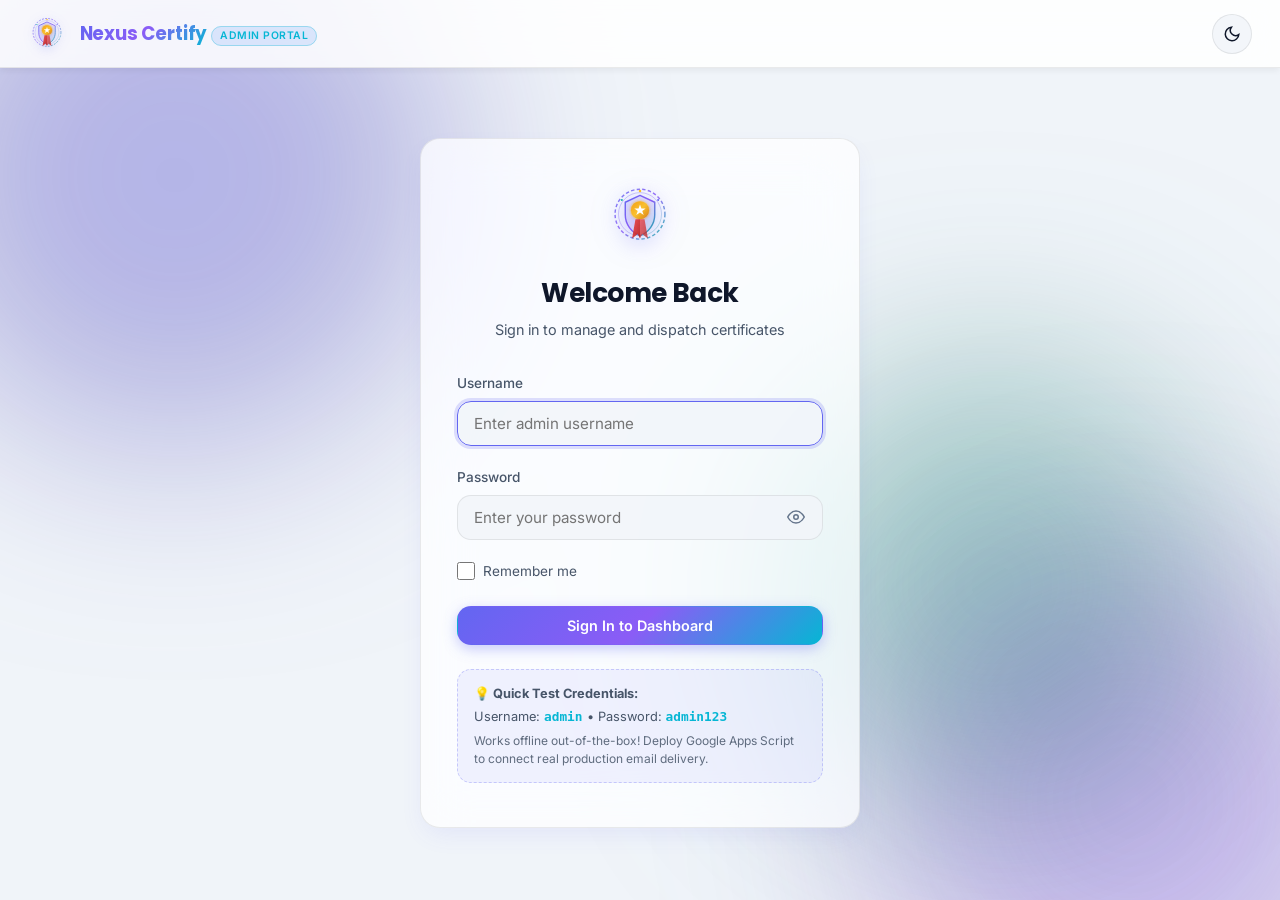
==== index.html @ 6a6d47dd "feat: complete Certificate Generator Portal with Google Apps Script backend" ====
<!DOCTYPE html>
<html lang="en" data-theme="dark">
<head>
  <meta charset="UTF-8">
  <meta name="viewport" content="width=device-width, initial-scale=1.0">
  <meta name="description" content="Secure Certificate Generator Portal for issuing and dispatching verified digital certificates in high-resolution PDF format.">
  <title>Admin Login — Certificate Generator Portal</title>
  
  <!-- Favicon -->
  <link rel="icon" type="image/svg+xml" href="assets/logo.svg">

  <!-- Stylesheet -->
  <link rel="stylesheet" href="css/styles.css">
</head>
<body>
  <!-- Dynamic Background Gradient Blobs -->
  <div class="blob-container" aria-hidden="true">
    <div class="blob blob-1"></div>
    <div class="blob blob-2"></div>
    <div class="blob blob-3"></div>
  </div>

  <div class="app-container">
    <!-- Top Minimal Navbar -->
    <header class="navbar" role="banner">
      <a href="index.html" class="brand-wrapper" aria-label="Portal Homepage">
        <img src="assets/logo.svg" alt="Nexus Logo" class="brand-logo" width="38" height="38">
        <div>
          <span class="brand-title">Nexus Certify</span>
          <span class="brand-badge">Admin Portal</span>
        </div>
      </a>

      <div class="nav-actions">
        <button id="themeToggleBtn" class="theme-toggle-btn" aria-label="Toggle dark/light theme" title="Toggle Theme">
          <svg width="18" height="18" viewBox="0 0 24 24" fill="none" stroke="currentColor" stroke-width="2"><circle cx="12" cy="12" r="5"/><path d="M12 1v2M12 21v2M4.22 4.22l1.42 1.42M18.36 18.36l1.42 1.42M1 12h2M21 12h2M4.22 19.78l1.42-1.42M18.36 5.64l1.42-1.42"/></svg>
        </button>
      </div>
    </header>

    <!-- Main Auth View -->
    <main class="auth-wrapper" role="main">
      <div class="glass-card glass-card-shine auth-card">
        <div class="auth-header">
          <img src="assets/logo.svg" alt="Nexus Shield" class="logo-large">
          <h1>Welcome Back</h1>
          <p>Sign in to manage and dispatch certificates</p>
        </div>

        <form id="loginForm" autocomplete="on" novalidate>
          <!-- Username Input -->
          <div class="form-group">
            <label for="usernameInput" class="form-label">Username</label>
            <div class="input-container">
              <input 
                type="text" 
                id="usernameInput" 
                name="username" 
                class="form-input" 
                placeholder="Enter admin username"
                required
                autocomplete="username"
                autofocus
              >
            </div>
          </div>

          <!-- Password Input -->
          <div class="form-group">
            <label for="passwordInput" class="form-label">Password</label>
            <div class="input-container">
              <input 
                type="password" 
                id="passwordInput" 
                name="password" 
                class="form-input form-input-icon" 
                placeholder="Enter your password"
                required
                autocomplete="current-password"
              >
              <button 
                type="button" 
                id="togglePasswordBtn" 
                class="input-toggle-icon" 
                aria-label="Show or hide password"
                tabindex="-1"
              >
                <!-- Eye Icon -->
                <svg id="eyeIconOpen" width="18" height="18" viewBox="0 0 24 24" fill="none" stroke="currentColor" stroke-width="2"><path d="M1 12s4-8 11-8 11 8 11 8-4 8-11 8-11-8-11-8z"/><circle cx="12" cy="12" r="3"/></svg>
                <!-- Eye Slash Icon (hidden by default) -->
                <svg id="eyeIconClosed" class="hidden" width="18" height="18" viewBox="0 0 24 24" fill="none" stroke="currentColor" stroke-width="2"><path d="M17.94 17.94A10.07 10.07 0 0 1 12 20c-7 0-11-8-11-8a18.45 18.45 0 0 1 5.06-5.94M9.9 4.24A9.12 9.12 0 0 1 12 4c7 0 11 8 11 8a18.5 18.5 0 0 1-2.16 3.19m-6.72-1.07a3 3 0 1 1-4.24-4.24"/><line x1="1" y1="1" x2="23" y2="23"/></svg>
              </button>
            </div>
          </div>

          <!-- Remember Me & Forgot Password -->
          <div class="form-row-remember">
            <label class="checkbox-label" for="rememberMeCheckbox">
              <input type="checkbox" id="rememberMeCheckbox" class="checkbox-custom">
              <span>Remember me</span>
            </label>
          </div>

          <!-- Submit Button -->
          <button type="submit" id="submitLoginBtn" class="btn btn-primary" style="width: 100%;">
            <span id="loginBtnText">Sign In to Dashboard</span>
          </button>
        </form>

        <!-- Offline/Demo Notice -->
        <div class="demo-credentials-box">
          <p style="margin-bottom: 4px;"><strong>💡 Quick Test Credentials:</strong></p>
          <p>Username: <code>admin</code> &bull; Password: <code>admin123</code></p>
          <p style="margin-top: 6px; font-size: 0.75rem; opacity: 0.85;">
            Works offline out-of-the-box! Deploy Google Apps Script to connect real production email delivery.
          </p>
        </div>
      </div>
    </main>

    <!-- Global Toast Container -->
    <div id="toastContainer" class="toast-container" aria-live="polite"></div>
  </div>

  <!-- Application Scripts -->
  <script src="js/config.js"></script>
  <script src="js/ui.js"></script>
  <script src="js/auth.js"></script>

  <script>
    // Login Page Logic
    document.addEventListener("DOMContentLoaded", () => {
      // Guard: If already authenticated, redirect immediately
      Auth.guardRoute("login");

      const loginForm = document.getElementById("loginForm");
      const usernameInput = document.getElementById("usernameInput");
      const passwordInput = document.getElementById("passwordInput");
      const rememberCheckbox = document.getElementById("rememberMeCheckbox");
      const togglePasswordBtn = document.getElementById("togglePasswordBtn");
      const eyeIconOpen = document.getElementById("eyeIconOpen");
      const eyeIconClosed = document.getElementById("eyeIconClosed");
      const submitBtn = document.getElementById("submitLoginBtn");
      const btnText = document.getElementById("loginBtnText");

      // Password visibility toggle
      togglePasswordBtn.addEventListener("click", () => {
        const isPassword = passwordInput.type === "password";
        passwordInput.type = isPassword ? "text" : "password";
        eyeIconOpen.classList.toggle("hidden", isPassword);
        eyeIconClosed.classList.toggle("hidden", !isPassword);
      });

      // Handle Form Submit
      loginForm.addEventListener("submit", async (e) => {
        e.preventDefault();

        const username = usernameInput.value.trim();
        const password = passwordInput.value;
        const rememberMe = rememberCheckbox.checked;

        if (!username || !password) {
          UI.showToast("Missing Fields", "Please provide both username and password.", "warning");
          return;
        }

        // Set Loading State
        submitBtn.disabled = true;
        btnText.innerHTML = `<span class="spinner"></span> Authenticating...`;

        try {
          const res = await Auth.login(username, password, rememberMe);
          if (res.success) {
            UI.showToast("Login Successful", res.isDemo ? "Signed in with Demo credentials." : "Redirecting to your dashboard...", "success");
            setTimeout(() => {
              window.location.href = "dashboard.html";
            }, 600);
          }
        } catch (err) {
          UI.showToast("Sign In Failed", err.message, "error");
          submitBtn.disabled = false;
          btnText.textContent = "Sign In to Dashboard";
        }
      });
    });
  </script>
</body>
</html>
---- css/styles.css ----
/* ==========================================================================
   Certificate Generator Portal - Modern Glassmorphic Design System
   ========================================================================== */

@import url('https://fonts.googleapis.com/css2?family=Cinzel:wght@500;600;700;800&family=Great+Vibes&family=Inter:wght@300;400;500;600;700&family=Playfair+Display:ital,wght@0,600;0,700;1,400;1,600&family=Poppins:wght@400;500;600;700&display=swap');

:root {
  /* Dark Theme Palette (Default) */
  --bg-base: #0a0d18;
  --bg-surface: rgba(18, 24, 43, 0.75);
  --bg-card: rgba(22, 30, 56, 0.65);
  --bg-card-hover: rgba(28, 38, 70, 0.8);
  --bg-input: rgba(14, 20, 36, 0.7);
  --bg-table-stripe: rgba(255, 255, 255, 0.02);
  
  --border-glass: rgba(255, 255, 255, 0.1);
  --border-glass-focus: rgba(99, 102, 241, 0.6);
  --border-glass-hover: rgba(255, 255, 255, 0.2);

  --text-primary: #f8fafc;
  --text-secondary: #94a3b8;
  --text-muted: #64748b;
  --text-inverse: #0f172a;

  --accent-primary: #6366f1;
  --accent-secondary: #8b5cf6;
  --accent-cyan: #06b6d4;
  --accent-teal: #14b8a6;
  --accent-gold: #f59e0b;
  --accent-gold-light: #fef3c7;
  --accent-gold-dark: #b45309;

  --gradient-primary: linear-gradient(135deg, #6366f1 0%, #8b5cf6 50%, #06b6d4 100%);
  --gradient-gold: linear-gradient(135deg, #f59e0b 0%, #fbbf24 50%, #d97706 100%);
  --gradient-glow: linear-gradient(135deg, rgba(99, 102, 241, 0.25) 0%, rgba(139, 92, 246, 0.25) 100%);

  --status-success: #10b981;
  --status-success-bg: rgba(16, 185, 129, 0.15);
  --status-danger: #ef4444;
  --status-danger-bg: rgba(239, 68, 68, 0.15);
  --status-warning: #f59e0b;
  --status-warning-bg: rgba(245, 158, 11, 0.15);
  --status-info: #3b82f6;
  --status-info-bg: rgba(59, 130, 246, 0.15);

  --shadow-sm: 0 4px 6px -1px rgba(0, 0, 0, 0.2);
  --shadow-md: 0 10px 25px -5px rgba(0, 0, 0, 0.35);
  --shadow-lg: 0 20px 35px -10px rgba(0, 0, 0, 0.5);
  --shadow-glow: 0 0 30px rgba(99, 102, 241, 0.3);
  --shadow-gold: 0 0 25px rgba(245, 158, 11, 0.3);

  --radius-sm: 8px;
  --radius-md: 14px;
  --radius-lg: 20px;
  --radius-full: 9999px;

  --transition-fast: 0.15s cubic-bezier(0.4, 0, 0.2, 1);
  --transition-normal: 0.25s cubic-bezier(0.4, 0, 0.2, 1);
  --transition-slow: 0.4s cubic-bezier(0.4, 0, 0.2, 1);
}

/* Light Theme Variables */
[data-theme="light"] {
  --bg-base: #f0f4f9;
  --bg-surface: rgba(255, 255, 255, 0.85);
  --bg-card: rgba(255, 255, 255, 0.75);
  --bg-card-hover: rgba(255, 255, 255, 0.95);
  --bg-input: rgba(241, 245, 249, 0.85);
  --bg-table-stripe: rgba(0, 0, 0, 0.02);

  --border-glass: rgba(0, 0, 0, 0.08);
  --border-glass-focus: rgba(99, 102, 241, 0.7);
  --border-glass-hover: rgba(0, 0, 0, 0.15);

  --text-primary: #0f172a;
  --text-secondary: #475569;
  --text-muted: #64748b;
  --text-inverse: #f8fafc;

  --shadow-sm: 0 4px 6px -1px rgba(0, 0, 0, 0.05);
  --shadow-md: 0 10px 25px -5px rgba(99, 102, 241, 0.1);
  --shadow-lg: 0 20px 35px -10px rgba(99, 102, 241, 0.15);
  --shadow-glow: 0 0 25px rgba(99, 102, 241, 0.18);
}

/* Base Reset & Typography */
*, *::before, *::after {
  box-sizing: border-box;
  margin: 0;
  padding: 0;
}

html, body {
  min-height: 100vh;
  font-family: 'Inter', -apple-system, BlinkMacSystemFont, "Segoe UI", Roboto, sans-serif;
  color: var(--text-primary);
  background-color: var(--bg-base);
  line-height: 1.5;
  -webkit-font-smoothing: antialiased;
  -moz-osx-font-smoothing: grayscale;
  overflow-x: hidden;
}

/* ==========================================================================
   Background Animated Blobs (Deep Indigo -> Violet -> Teal)
   ========================================================================== */
.blob-container {
  position: fixed;
  top: 0;
  left: 0;
  width: 100vw;
  height: 100vh;
  pointer-events: none;
  z-index: 0;
  overflow: hidden;
}

.blob {
  position: absolute;
  border-radius: 50%;
  filter: blur(90px);
  opacity: 0.45;
  mix-blend-mode: screen;
  will-change: transform;
}

[data-theme="light"] .blob {
  mix-blend-mode: multiply;
  opacity: 0.35;
  filter: blur(100px);
}

.blob-1 {
  width: 550px;
  height: 550px;
  background: radial-gradient(circle, #4f46e5 0%, #312e81 100%);
  top: -100px;
  left: -100px;
  animation: floatBlob1 24s ease-in-out infinite alternate;
}

.blob-2 {
  width: 500px;
  height: 500px;
  background: radial-gradient(circle, #8b5cf6 0%, #4c1d95 100%);
  bottom: -150px;
  right: -100px;
  animation: floatBlob2 28s ease-in-out infinite alternate;
}

.blob-3 {
  width: 450px;
  height: 450px;
  background: radial-gradient(circle, #0d9488 0%, #064e3b 100%);
  top: 40%;
  left: 60%;
  animation: floatBlob3 32s ease-in-out infinite alternate;
}

@keyframes floatBlob1 {
  0% { transform: translate(0, 0) scale(1); }
  50% { transform: translate(120px, 140px) scale(1.15); }
  100% { transform: translate(60px, -60px) scale(0.95); }
}

@keyframes floatBlob2 {
  0% { transform: translate(0, 0) scale(1); }
  50% { transform: translate(-140px, -100px) scale(1.2); }
  100% { transform: translate(-80px, 80px) scale(0.9); }
}

@keyframes floatBlob3 {
  0% { transform: translate(0, 0) scale(1); }
  50% { transform: translate(-100px, 100px) scale(0.85); }
  100% { transform: translate(100px, -80px) scale(1.1); }
}

/* App Wrapper */
.app-container {
  position: relative;
  z-index: 1;
  min-height: 100vh;
  display: flex;
  flex-direction: column;
}

/* ==========================================================================
   Navigation Bar & Header
   ========================================================================== */
.navbar {
  position: sticky;
  top: 0;
  z-index: 50;
  backdrop-filter: blur(20px);
  -webkit-backdrop-filter: blur(20px);
  background: var(--bg-surface);
  border-bottom: 1px solid var(--border-glass);
  padding: 0.85rem 1.75rem;
  display: flex;
  align-items: center;
  justify-content: space-between;
  box-shadow: var(--shadow-sm);
}

.brand-wrapper {
  display: flex;
  align-items: center;
  gap: 0.85rem;
  text-decoration: none;
  color: var(--text-primary);
}

.brand-logo {
  width: 38px;
  height: 38px;
  filter: drop-shadow(0 2px 6px rgba(99, 102, 241, 0.4));
  transition: transform var(--transition-normal);
}

.brand-wrapper:hover .brand-logo {
  transform: rotate(-6deg) scale(1.05);
}

.brand-title {
  font-family: 'Poppins', sans-serif;
  font-weight: 700;
  font-size: 1.15rem;
  letter-spacing: -0.01em;
  background: var(--gradient-primary);
  -webkit-background-clip: text;
  -webkit-text-fill-color: transparent;
}

.brand-badge {
  font-size: 0.65rem;
  font-weight: 600;
  padding: 0.15rem 0.5rem;
  border-radius: var(--radius-full);
  background: var(--status-info-bg);
  color: var(--accent-cyan);
  border: 1px solid rgba(6, 182, 212, 0.3);
  text-transform: uppercase;
  letter-spacing: 0.05em;
}

.nav-actions {
  display: flex;
  align-items: center;
  gap: 1rem;
}

.theme-toggle-btn {
  background: var(--bg-input);
  border: 1px solid var(--border-glass);
  color: var(--text-primary);
  width: 40px;
  height: 40px;
  border-radius: 50%;
  display: flex;
  align-items: center;
  justify-content: center;
  cursor: pointer;
  transition: all var(--transition-fast);
}

.theme-toggle-btn:hover {
  border-color: var(--accent-primary);
  transform: scale(1.05);
  box-shadow: var(--shadow-glow);
}

.user-profile-badge {
  display: flex;
  align-items: center;
  gap: 0.65rem;
  padding: 0.35rem 0.85rem 0.35rem 0.45rem;
  border-radius: var(--radius-full);
  background: var(--bg-card);
  border: 1px solid var(--border-glass);
}

.avatar-circle {
  width: 30px;
  height: 30px;
  border-radius: 50%;
  background: var(--gradient-primary);
  display: flex;
  align-items: center;
  justify-content: center;
  color: #fff;
  font-weight: 600;
  font-size: 0.8rem;
  box-shadow: 0 2px 6px rgba(99, 102, 241, 0.4);
}

.user-name {
  font-size: 0.85rem;
  font-weight: 500;
  color: var(--text-primary);
}

/* ==========================================================================
   Buttons & Interactive Elements
   ========================================================================== */
.btn {
  display: inline-flex;
  align-items: center;
  justify-content: center;
  gap: 0.5rem;
  font-family: 'Inter', sans-serif;
  font-size: 0.9rem;
  font-weight: 600;
  padding: 0.65rem 1.3rem;
  border-radius: var(--radius-md);
  border: 1px solid transparent;
  cursor: pointer;
  transition: all var(--transition-normal);
  text-decoration: none;
  position: relative;
  overflow: hidden;
  user-select: none;
}

.btn-primary {
  background: var(--gradient-primary);
  color: #ffffff;
  box-shadow: 0 4px 14px rgba(99, 102, 241, 0.35);
}

.btn-primary:hover:not(:disabled) {
  transform: translateY(-2px);
  box-shadow: 0 8px 22px rgba(99, 102, 241, 0.5);
}

.btn-secondary {
  background: var(--bg-card);
  color: var(--text-primary);
  border-color: var(--border-glass);
  backdrop-filter: blur(10px);
}

.btn-secondary:hover:not(:disabled) {
  background: var(--bg-card-hover);
  border-color: var(--border-glass-hover);
  transform: translateY(-1px);
}

.btn-outline-danger {
  background: transparent;
  color: var(--status-danger);
  border-color: rgba(239, 68, 68, 0.3);
}

.btn-outline-danger:hover:not(:disabled) {
  background: var(--status-danger-bg);
  border-color: var(--status-danger);
}

.btn-gold {
  background: var(--gradient-gold);
  color: #000;
  font-weight: 700;
  box-shadow: 0 4px 15px rgba(245, 158, 11, 0.35);
}

.btn-gold:hover:not(:disabled) {
  transform: translateY(-2px);
  box-shadow: 0 8px 24px rgba(245, 158, 11, 0.5);
}

.btn:disabled {
  opacity: 0.55;
  cursor: not-allowed;
  transform: none !important;
  box-shadow: none !important;
}

.btn-sm {
  padding: 0.4rem 0.85rem;
  font-size: 0.8rem;
  border-radius: var(--radius-sm);
}

.btn-icon {
  width: 36px;
  height: 36px;
  padding: 0;
  border-radius: var(--radius-sm);
}

/* Spinner for buttons */
.spinner {
  width: 16px;
  height: 16px;
  border: 2px solid rgba(255, 255, 255, 0.3);
  border-top-color: #ffffff;
  border-radius: 50%;
  animation: spin 0.8s linear infinite;
}

@keyframes spin {
  to { transform: rotate(360deg); }
}

/* ==========================================================================
   Glassmorphic Cards & Containers
   ========================================================================== */
.glass-card {
  background: var(--bg-card);
  backdrop-filter: blur(24px) saturate(180%);
  -webkit-backdrop-filter: blur(24px) saturate(180%);
  border: 1px solid var(--border-glass);
  border-radius: var(--radius-lg);
  box-shadow: var(--shadow-md);
  transition: border-color var(--transition-fast), box-shadow var(--transition-fast);
  position: relative;
}

.glass-card-shine::before {
  content: '';
  position: absolute;
  top: 0;
  left: 0;
  right: 0;
  height: 1px;
  background: linear-gradient(90deg, transparent, rgba(255, 255, 255, 0.2), transparent);
  border-radius: var(--radius-lg) var(--radius-lg) 0 0;
}

/* ==========================================================================
   Authentication / Login View
   ========================================================================== */
.auth-wrapper {
  display: flex;
  align-items: center;
  justify-content: center;
  min-height: calc(100vh - 70px);
  padding: 2rem 1.5rem;
}

.auth-card {
  width: 100%;
  max-width: 440px;
  padding: 2.75rem 2.25rem;
  border-radius: var(--radius-lg);
}

.auth-header {
  text-align: center;
  margin-bottom: 2rem;
}

.auth-header .logo-large {
  width: 68px;
  height: 68px;
  margin-bottom: 1rem;
  filter: drop-shadow(0 4px 12px rgba(99, 102, 241, 0.5));
  animation: pulseGlow 4s ease-in-out infinite alternate;
}

@keyframes pulseGlow {
  0% { transform: scale(1); filter: drop-shadow(0 4px 12px rgba(99, 102, 241, 0.4)); }
  100% { transform: scale(1.04); filter: drop-shadow(0 6px 18px rgba(139, 92, 246, 0.6)); }
}

.auth-header h1 {
  font-family: 'Poppins', sans-serif;
  font-size: 1.65rem;
  font-weight: 700;
  margin-bottom: 0.4rem;
  letter-spacing: -0.02em;
}

.auth-header p {
  color: var(--text-secondary);
  font-size: 0.9rem;
}

.form-group {
  margin-bottom: 1.35rem;
}

.form-label {
  display: block;
  font-size: 0.85rem;
  font-weight: 500;
  color: var(--text-secondary);
  margin-bottom: 0.45rem;
}

.input-container {
  position: relative;
  display: flex;
  align-items: center;
}

.form-input {
  width: 100%;
  background: var(--bg-input);
  border: 1px solid var(--border-glass);
  color: var(--text-primary);
  font-family: inherit;
  font-size: 0.95rem;
  padding: 0.75rem 1rem;
  border-radius: var(--radius-md);
  outline: none;
  transition: all var(--transition-fast);
}

.form-input:focus {
  border-color: var(--accent-primary);
  box-shadow: 0 0 0 3px rgba(99, 102, 241, 0.2);
}

.form-input-icon {
  padding-right: 2.75rem;
}

.input-toggle-icon {
  position: absolute;
  right: 0.85rem;
  color: var(--text-muted);
  cursor: pointer;
  background: transparent;
  border: none;
  display: flex;
  align-items: center;
  justify-content: center;
  padding: 0.25rem;
  transition: color var(--transition-fast);
}

.input-toggle-icon:hover {
  color: var(--text-primary);
}

.form-row-remember {
  display: flex;
  align-items: center;
  justify-content: space-between;
  margin-bottom: 1.5rem;
  font-size: 0.85rem;
}

.checkbox-label {
  display: flex;
  align-items: center;
  gap: 0.5rem;
  color: var(--text-secondary);
  cursor: pointer;
  user-select: none;
}

.checkbox-custom {
  width: 18px;
  height: 18px;
  accent-color: var(--accent-primary);
  cursor: pointer;
}

.demo-credentials-box {
  margin-top: 1.5rem;
  padding: 0.85rem 1rem;
  border-radius: var(--radius-md);
  background: rgba(99, 102, 241, 0.08);
  border: 1px dashed rgba(99, 102, 241, 0.3);
  font-size: 0.8rem;
  color: var(--text-secondary);
}

.demo-credentials-box code {
  color: var(--accent-cyan);
  font-weight: 600;
  font-family: monospace;
}

/* ==========================================================================
   Dashboard View & Multi-step Stepper
   ========================================================================== */
.main-content {
  flex: 1;
  max-width: 1280px;
  margin: 0 auto;
  width: 100%;
  padding: 2rem 1.5rem 4rem;
}

/* Stepper Component */
.stepper-nav {
  display: flex;
  align-items: center;
  justify-content: space-between;
  margin-bottom: 2.5rem;
  position: relative;
}

.stepper-progress-bg {
  position: absolute;
  top: 24px;
  left: 60px;
  right: 60px;
  height: 3px;
  background: var(--border-glass);
  z-index: 1;
}

.stepper-progress-fill {
  height: 100%;
  background: var(--gradient-primary);
  width: 0%;
  transition: width 0.4s cubic-bezier(0.4, 0, 0.2, 1);
  box-shadow: 0 0 10px rgba(99, 102, 241, 0.5);
}

.step-item {
  position: relative;
  z-index: 2;
  display: flex;
  flex-direction: column;
  align-items: center;
  cursor: pointer;
  background: transparent;
  border: none;
  padding: 0;
  min-width: 120px;
}

.step-circle {
  width: 48px;
  height: 48px;
  border-radius: 50%;
  background: var(--bg-card);
  border: 2px solid var(--border-glass);
  color: var(--text-muted);
  display: flex;
  align-items: center;
  justify-content: center;
  font-weight: 700;
  font-size: 1rem;
  margin-bottom: 0.5rem;
  transition: all var(--transition-normal);
  backdrop-filter: blur(10px);
}

.step-item.active .step-circle {
  background: var(--gradient-primary);
  border-color: transparent;
  color: #fff;
  box-shadow: 0 0 20px rgba(99, 102, 241, 0.5);
  transform: scale(1.1);
}

.step-item.completed .step-circle {
  background: var(--status-success);
  border-color: transparent;
  color: #fff;
  box-shadow: 0 0 15px rgba(16, 185, 129, 0.4);
}

.step-label {
  font-size: 0.85rem;
  font-weight: 600;
  color: var(--text-muted);
  transition: color var(--transition-fast);
}

.step-item.active .step-label {
  color: var(--text-primary);
}

.step-item.completed .step-label {
  color: var(--status-success);
}

/* Step Views Animation */
.step-content {
  display: none;
  animation: fadeInView 0.35s ease-out forwards;
}

.step-content.active {
  display: block;
}

@keyframes fadeInView {
  from {
    opacity: 0;
    transform: translateY(12px);
  }
  to {
    opacity: 1;
    transform: translateY(0);
  }
}

/* ==========================================================================
   Step 1: Excel Upload & Drag-and-Drop
   ========================================================================== */
.upload-grid {
  display: grid;
  grid-template-columns: 1fr;
  gap: 1.5rem;
}

.dropzone-container {
  border: 2px dashed var(--border-glass);
  border-radius: var(--radius-lg);
  padding: 3.5rem 2rem;
  text-align: center;
  background: rgba(22, 30, 56, 0.35);
  transition: all var(--transition-normal);
  cursor: pointer;
  position: relative;
  overflow: hidden;
}

.dropzone-container:hover,
.dropzone-container.drag-over {
  border-color: var(--accent-primary);
  background: rgba(99, 102, 241, 0.08);
  box-shadow: inset 0 0 30px rgba(99, 102, 241, 0.15);
  transform: scale(1.005);
}

.dropzone-icon {
  width: 64px;
  height: 64px;
  color: var(--accent-primary);
  margin-bottom: 1.25rem;
  filter: drop-shadow(0 4px 10px rgba(99, 102, 241, 0.4));
  transition: transform var(--transition-normal);
}

.dropzone-container:hover .dropzone-icon {
  transform: translateY(-4px);
}

.dropzone-title {
  font-family: 'Poppins', sans-serif;
  font-size: 1.35rem;
  font-weight: 600;
  margin-bottom: 0.5rem;
}

.dropzone-sub {
  color: var(--text-secondary);
  font-size: 0.9rem;
  margin-bottom: 1.5rem;
}

.chip-container {
  display: flex;
  align-items: center;
  justify-content: center;
  gap: 0.5rem;
  margin-top: 1rem;
}

.format-chip {
  font-size: 0.75rem;
  font-weight: 600;
  padding: 0.25rem 0.65rem;
  border-radius: var(--radius-full);
  background: var(--bg-card);
  border: 1px solid var(--border-glass);
  color: var(--accent-cyan);
}

/* Upload Top Controls */
.upload-actions-bar {
  display: flex;
  align-items: center;
  justify-content: space-between;
  flex-wrap: wrap;
  gap: 1rem;
  margin-bottom: 1.5rem;
}

.stats-card-group {
  display: flex;
  gap: 1rem;
  flex-wrap: wrap;
}

.mini-stat-card {
  padding: 0.75rem 1.25rem;
  border-radius: var(--radius-md);
  background: var(--bg-card);
  border: 1px solid var(--border-glass);
  display: flex;
  align-items: center;
  gap: 0.75rem;
}

.stat-icon {
  width: 32px;
  height: 32px;
  border-radius: var(--radius-sm);
  display: flex;
  align-items: center;
  justify-content: center;
}

.stat-value {
  font-size: 1.25rem;
  font-weight: 700;
  line-height: 1.1;
}

.stat-label {
  font-size: 0.75rem;
  color: var(--text-muted);
}

/* Data Table Container */
.table-responsive {
  width: 100%;
  overflow-x: auto;
  border-radius: var(--radius-md);
  border: 1px solid var(--border-glass);
}

.custom-table {
  width: 100%;
  border-collapse: collapse;
  text-align: left;
  font-size: 0.88rem;
}

.custom-table th {
  background: rgba(14, 20, 36, 0.9);
  padding: 0.85rem 1rem;
  font-weight: 600;
  color: var(--text-secondary);
  border-bottom: 1px solid var(--border-glass);
  white-space: nowrap;
}

[data-theme="light"] .custom-table th {
  background: rgba(241, 245, 249, 0.95);
}

.custom-table td {
  padding: 0.85rem 1rem;
  border-bottom: 1px solid var(--border-glass);
  color: var(--text-primary);
  vertical-align: middle;
}

.custom-table tr:hover td {
  background: var(--bg-card-hover);
}

.custom-table tr.row-invalid td {
  background: rgba(239, 68, 68, 0.04);
}

/* Badges */
.badge {
  display: inline-flex;
  align-items: center;
  gap: 0.35rem;
  font-size: 0.75rem;
  font-weight: 600;
  padding: 0.2rem 0.65rem;
  border-radius: var(--radius-full);
}

.badge-valid {
  background: var(--status-success-bg);
  color: var(--status-success);
  border: 1px solid rgba(16, 185, 129, 0.3);
}

.badge-invalid {
  background: var(--status-danger-bg);
  color: var(--status-danger);
  border: 1px solid rgba(239, 68, 68, 0.3);
}

.badge-duplicate {
  background: var(--status-warning-bg);
  color: var(--status-warning);
  border: 1px solid rgba(245, 158, 11, 0.3);
}

.badge-pending {
  background: rgba(148, 163, 184, 0.15);
  color: var(--text-secondary);
  border: 1px solid rgba(148, 163, 184, 0.25);
}

.badge-sending {
  background: var(--status-info-bg);
  color: var(--accent-cyan);
  border: 1px solid rgba(6, 182, 212, 0.3);
}

.badge-sent {
  background: var(--status-success-bg);
  color: var(--status-success);
  border: 1px solid rgba(16, 185, 129, 0.3);
}

.badge-failed {
  background: var(--status-danger-bg);
  color: var(--status-danger);
  border: 1px solid rgba(239, 68, 68, 0.3);
}

/* ==========================================================================
   Step 2: Certificate Live Preview & Customization
   ========================================================================== */
.preview-layout {
  display: grid;
  grid-template-columns: 340px 1fr;
  gap: 1.75rem;
  align-items: start;
}

@media (max-width: 1024px) {
  .preview-layout {
    grid-template-columns: 1fr;
  }
}

.preview-sidebar {
  padding: 1.5rem;
  display: flex;
  flex-direction: column;
  gap: 1.25rem;
}

.candidate-selector-list {
  max-height: 280px;
  overflow-y: auto;
  display: flex;
  flex-direction: column;
  gap: 0.5rem;
  padding-right: 0.25rem;
}

.candidate-select-item {
  padding: 0.75rem 0.85rem;
  border-radius: var(--radius-md);
  background: var(--bg-input);
  border: 1px solid var(--border-glass);
  cursor: pointer;
  display: flex;
  align-items: center;
  justify-content: space-between;
  transition: all var(--transition-fast);
}

.candidate-select-item:hover {
  background: var(--bg-card-hover);
  border-color: var(--border-glass-hover);
}

.candidate-select-item.selected {
  background: rgba(99, 102, 241, 0.15);
  border-color: var(--accent-primary);
  box-shadow: 0 0 12px rgba(99, 102, 241, 0.25);
}

.preview-stage-container {
  display: flex;
  flex-direction: column;
  align-items: center;
  overflow-x: auto;
  padding: 1rem 0;
}

/* ==========================================================================
   Certificate Template (Landscape A4: 1123px x 794px equivalent)
   ========================================================================== */
.certificate-frame-wrap {
  width: 100%;
  max-width: 860px;
  box-shadow: 0 25px 50px -12px rgba(0, 0, 0, 0.5), 0 0 0 1px rgba(255, 255, 255, 0.1);
  border-radius: 4px;
  overflow: hidden;
  background: #ffffff;
}

/* The actual printable certificate container */
.certificate-canvas {
  width: 100%;
  aspect-ratio: 1.414 / 1; /* Standard A4 landscape ratio */
  background: #ffffff;
  color: #1e293b;
  position: relative;
  box-sizing: border-box;
  padding: 38px;
  user-select: none;
  font-family: 'Playfair Display', serif;
  display: flex;
  flex-direction: column;
  justify-content: space-between;
  overflow: hidden;
}

/* Certificate Watermark Emblem */
.cert-watermark {
  position: absolute;
  top: 50%;
  left: 50%;
  transform: translate(-50%, -50%);
  width: 380px;
  height: 380px;
  opacity: 0.04;
  pointer-events: none;
  z-index: 1;
}

/* Ornate Border */
.cert-outer-border {
  position: absolute;
  top: 14px;
  left: 14px;
  right: 14px;
  bottom: 14px;
  border: 2px solid #b45309;
  pointer-events: none;
}

.cert-inner-border {
  position: absolute;
  top: 20px;
  left: 20px;
  right: 20px;
  bottom: 20px;
  border: 1px solid #d97706;
  pointer-events: none;
}

.cert-corner {
  position: absolute;
  width: 24px;
  height: 24px;
  border-color: #b45309;
  pointer-events: none;
}

.cert-corner-tl { top: 12px; left: 12px; border-top: 4px solid #b45309; border-left: 4px solid #b45309; }
.cert-corner-tr { top: 12px; right: 12px; border-top: 4px solid #b45309; border-right: 4px solid #b45309; }
.cert-corner-bl { bottom: 12px; left: 12px; border-bottom: 4px solid #b45309; border-left: 4px solid #b45309; }
.cert-corner-br { bottom: 12px; right: 12px; border-bottom: 4px solid #b45309; border-right: 4px solid #b45309; }

/* Certificate Content Elements */
.cert-header {
  position: relative;
  z-index: 2;
  text-align: center;
  margin-top: 10px;
}

.cert-logo-img {
  width: 52px;
  height: 52px;
  margin-bottom: 6px;
}

.cert-org-name {
  font-family: 'Cinzel', serif;
  font-size: 1.15rem;
  font-weight: 700;
  letter-spacing: 0.15em;
  color: #1e293b;
  text-transform: uppercase;
}

.cert-org-tagline {
  font-family: 'Inter', sans-serif;
  font-size: 0.72rem;
  letter-spacing: 0.1em;
  color: #64748b;
  text-transform: uppercase;
  margin-top: 2px;
}

.cert-title-badge {
  margin: 18px 0 10px;
}

.cert-title-text {
  font-family: 'Cinzel', serif;
  font-size: 1.95rem;
  font-weight: 800;
  color: #b45309;
  letter-spacing: 0.08em;
  text-transform: uppercase;
  display: inline-block;
  border-bottom: 2px solid #f59e0b;
  padding-bottom: 4px;
}

.cert-subtitle {
  font-family: 'Inter', sans-serif;
  font-size: 0.8rem;
  letter-spacing: 0.18em;
  text-transform: uppercase;
  color: #475569;
  font-weight: 600;
  margin-top: 10px;
}

.cert-recipient-block {
  position: relative;
  z-index: 2;
  text-align: center;
  margin: 12px 0 16px;
}

.cert-recipient-name {
  font-family: 'Great Vibes', cursive;
  font-size: 3.5rem;
  line-height: 1.1;
  color: #0f172a;
  padding: 0 20px;
  display: inline-block;
  min-height: 60px;
}

.cert-divider-line {
  width: 320px;
  height: 1px;
  background: linear-gradient(90deg, transparent, #b45309, transparent);
  margin: 4px auto 14px;
}

.cert-body-text {
  font-family: 'Inter', sans-serif;
  font-size: 0.85rem;
  line-height: 1.6;
  color: #334155;
  max-width: 580px;
  margin: 0 auto;
}

.cert-course-highlight {
  font-family: 'Playfair Display', serif;
  font-size: 1.25rem;
  font-weight: 700;
  color: #1e1b4b;
  margin-top: 4px;
  display: block;
}

/* Certificate Footer & Signatures */
.cert-footer {
  position: relative;
  z-index: 2;
  display: flex;
  align-items: flex-end;
  justify-content: space-between;
  padding: 0 20px;
  margin-bottom: 10px;
}

.cert-sig-block {
  text-align: center;
  width: 170px;
}

.cert-sig-handwriting {
  font-family: 'Great Vibes', cursive;
  font-size: 1.85rem;
  color: #1e1b4b;
  line-height: 1;
  margin-bottom: 4px;
}

.cert-sig-line {
  width: 100%;
  height: 1px;
  background: #94a3b8;
  margin-bottom: 6px;
}

.cert-sig-name {
  font-family: 'Inter', sans-serif;
  font-size: 0.78rem;
  font-weight: 700;
  color: #1e293b;
}

.cert-sig-title {
  font-family: 'Inter', sans-serif;
  font-size: 0.65rem;
  color: #64748b;
  line-height: 1.2;
}

/* Gold Seal Medallion in Center */
.cert-seal {
  width: 78px;
  height: 78px;
  border-radius: 50%;
  background: radial-gradient(circle, #fbbf24 0%, #d97706 70%, #78350f 100%);
  display: flex;
  flex-direction: column;
  align-items: center;
  justify-content: center;
  color: #ffffff;
  box-shadow: 0 4px 12px rgba(180, 83, 9, 0.4), inset 0 0 0 2px #fef3c7;
  position: relative;
}

.cert-seal-star {
  font-size: 1.15rem;
  line-height: 1;
}

.cert-seal-text {
  font-family: 'Cinzel', serif;
  font-size: 0.48rem;
  font-weight: 700;
  letter-spacing: 0.1em;
  text-transform: uppercase;
}

.cert-ribbon-left,
.cert-ribbon-right {
  position: absolute;
  bottom: -16px;
  width: 14px;
  height: 24px;
  background: #b91c1c;
  clip-path: polygon(0 0, 100% 0, 100% 100%, 50% 80%, 0 100%);
  z-index: -1;
}

.cert-ribbon-left { left: 18px; transform: rotate(15deg); }
.cert-ribbon-right { right: 18px; transform: rotate(-15deg); }

/* Metadata Bar at very bottom of cert */
.cert-meta-bar {
  position: relative;
  z-index: 2;
  display: flex;
  justify-content: space-between;
  font-family: 'Inter', sans-serif;
  font-size: 0.68rem;
  color: #64748b;
  padding: 0 20px;
  margin-top: 4px;
}

/* ==========================================================================
   Step 3: Dispatch & Live Email Sending Queue
   ========================================================================== */
.dispatch-grid {
  display: grid;
  grid-template-columns: 1fr;
  gap: 1.5rem;
}

.quota-banner {
  padding: 1.15rem 1.5rem;
  border-radius: var(--radius-md);
  background: rgba(99, 102, 241, 0.1);
  border: 1px solid rgba(99, 102, 241, 0.25);
  display: flex;
  align-items: center;
  justify-content: space-between;
  flex-wrap: wrap;
  gap: 1rem;
}

.quota-info-text {
  display: flex;
  align-items: center;
  gap: 0.85rem;
}

.quota-badge {
  font-weight: 700;
  color: var(--accent-cyan);
  background: var(--bg-card);
  padding: 0.25rem 0.65rem;
  border-radius: var(--radius-sm);
  border: 1px solid var(--border-glass);
}

.progress-section {
  padding: 1.75rem;
  border-radius: var(--radius-lg);
}

.progress-header {
  display: flex;
  justify-content: space-between;
  align-items: center;
  margin-bottom: 0.85rem;
}

.progress-track {
  height: 12px;
  background: var(--bg-input);
  border-radius: var(--radius-full);
  overflow: hidden;
  border: 1px solid var(--border-glass);
  position: relative;
}

.progress-bar-fill {
  height: 100%;
  width: 0%;
  background: var(--gradient-primary);
  border-radius: var(--radius-full);
  transition: width 0.3s ease-out;
  box-shadow: 0 0 12px rgba(99, 102, 241, 0.6);
}

.dispatch-controls {
  display: flex;
  align-items: center;
  gap: 1rem;
  margin-top: 1.5rem;
  flex-wrap: wrap;
}

/* Summary Cards */
.summary-results-card {
  padding: 2rem;
  text-align: center;
  border-radius: var(--radius-lg);
  margin-top: 1.5rem;
}

.summary-counts {
  display: grid;
  grid-template-columns: repeat(auto-fit, minmax(130px, 1fr));
  gap: 1.25rem;
  margin: 1.5rem 0;
}

.summary-count-box {
  padding: 1.25rem 1rem;
  border-radius: var(--radius-md);
  background: var(--bg-input);
  border: 1px solid var(--border-glass);
}

.summary-num {
  font-size: 2rem;
  font-weight: 800;
  line-height: 1.1;
}

.summary-label {
  font-size: 0.8rem;
  color: var(--text-muted);
  margin-top: 0.35rem;
}

/* ==========================================================================
   Toast Notification System
   ========================================================================== */
.toast-container {
  position: fixed;
  bottom: 24px;
  right: 24px;
  z-index: 1000;
  display: flex;
  flex-direction: column;
  gap: 0.75rem;
  max-width: 380px;
  pointer-events: none;
}

.toast {
  pointer-events: auto;
  display: flex;
  align-items: flex-start;
  gap: 0.75rem;
  padding: 0.9rem 1.15rem;
  border-radius: var(--radius-md);
  background: var(--bg-surface);
  backdrop-filter: blur(20px);
  -webkit-backdrop-filter: blur(20px);
  border: 1px solid var(--border-glass);
  box-shadow: var(--shadow-lg);
  color: var(--text-primary);
  font-size: 0.88rem;
  animation: slideToastIn 0.3s cubic-bezier(0.16, 1, 0.3, 1) forwards;
  transition: transform 0.2s ease, opacity 0.2s ease;
}

.toast.toast-hiding {
  animation: slideToastOut 0.25s forwards;
}

@keyframes slideToastIn {
  from {
    opacity: 0;
    transform: translateY(20px) scale(0.95);
  }
  to {
    opacity: 1;
    transform: translateY(0) scale(1);
  }
}

@keyframes slideToastOut {
  from {
    opacity: 1;
    transform: translateY(0) scale(1);
  }
  to {
    opacity: 0;
    transform: translateY(15px) scale(0.95);
  }
}

.toast-icon {
  width: 20px;
  height: 20px;
  flex-shrink: 0;
  margin-top: 1px;
}

.toast-success .toast-icon { color: var(--status-success); }
.toast-error .toast-icon { color: var(--status-danger); }
.toast-warning .toast-icon { color: var(--status-warning); }
.toast-info .toast-icon { color: var(--status-info); }

.toast-body {
  flex: 1;
}

.toast-title {
  font-weight: 600;
  margin-bottom: 2px;
}

.toast-message {
  font-size: 0.82rem;
  color: var(--text-secondary);
}

.toast-close-btn {
  background: transparent;
  border: none;
  color: var(--text-muted);
  cursor: pointer;
  padding: 2px;
}

.toast-close-btn:hover {
  color: var(--text-primary);
}

/* ==========================================================================
   Utilities & Responsiveness
   ========================================================================== */
.hidden { display: none !important; }
.text-center { text-align: center; }
.text-muted { color: var(--text-muted); }
.text-success { color: var(--status-success); }
.text-danger { color: var(--status-danger); }
.text-warning { color: var(--status-warning); }
.text-cyan { color: var(--accent-cyan); }
.font-mono { font-family: monospace; }

@media (max-width: 768px) {
  .navbar {
    padding: 0.75rem 1rem;
  }
  .main-content {
    padding: 1.25rem 1rem 3rem;
  }
  .stepper-nav {
    flex-wrap: wrap;
    gap: 1rem;
    justify-content: center;
  }
  .stepper-progress-bg {
    display: none;
  }
  .step-item {
    min-width: 90px;
  }
  .upload-actions-bar {
    flex-direction: column;
    align-items: stretch;
  }
  .stats-card-group {
    justify-content: space-between;
  }
  .cert-recipient-name {
    font-size: 2.2rem;
  }
  .cert-title-text {
    font-size: 1.4rem;
  }
}
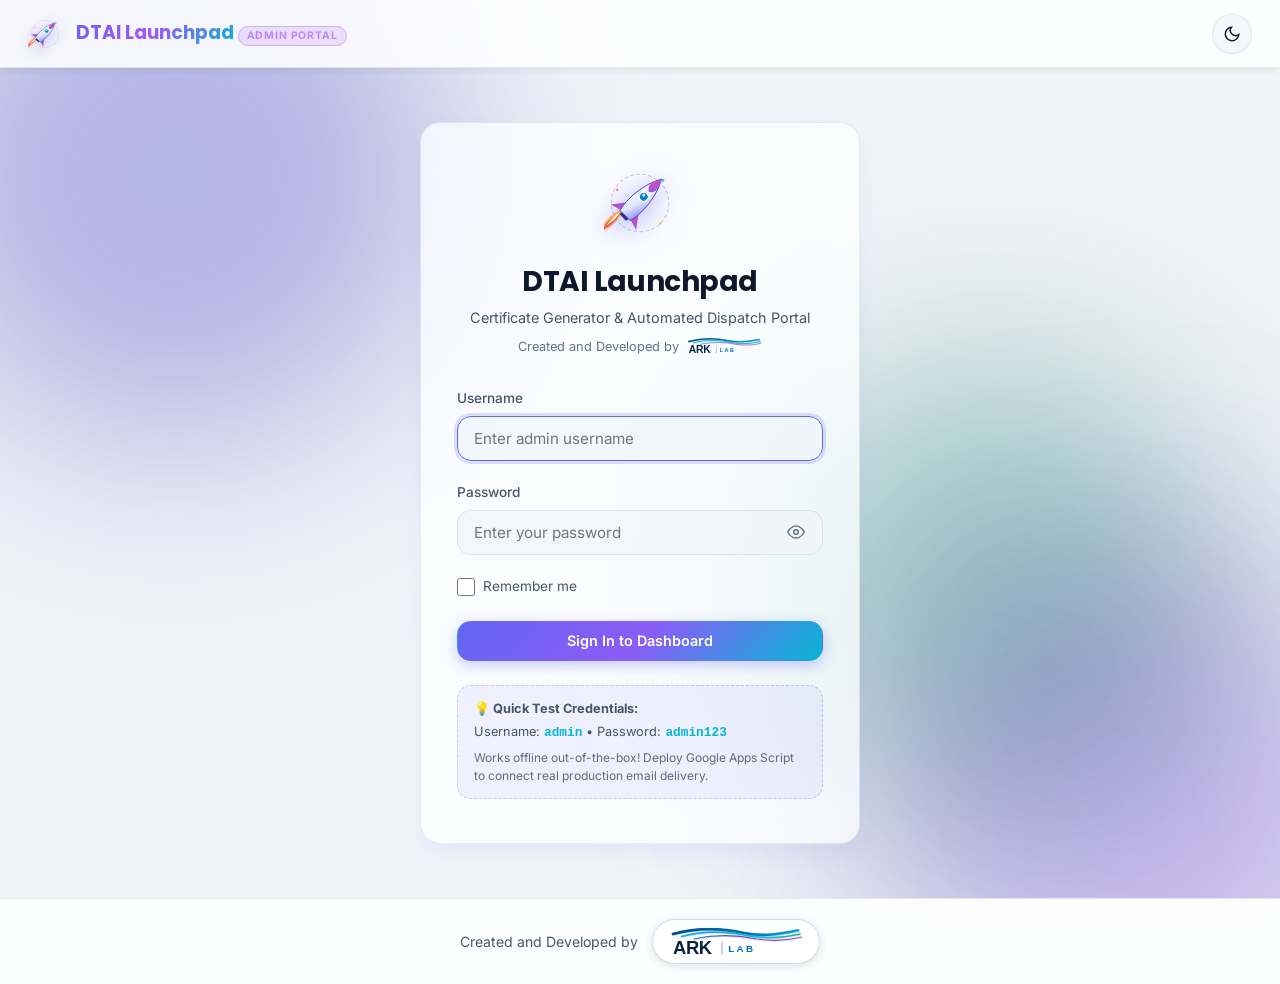
==== commit 2d655dd5: "feat: rename portal to DTAI Launchpad with rocket sign and Adani-styled ARK Lab attribution" ====
--- a/index.html
+++ b/index.html
@@ -3,14 +3,14 @@
 <head>
   <meta charset="UTF-8">
   <meta name="viewport" content="width=device-width, initial-scale=1.0">
-  <meta name="description" content="Secure Certificate Generator Portal for issuing and dispatching verified digital certificates in high-resolution PDF format.">
-  <title>Admin Login — Certificate Generator Portal</title>
+  <meta name="description" content="DTAI Launchpad Executive Certificate Portal: Issue, preview, and dispatch verified bilingual digital certificates.">
+  <title>DTAI Launchpad — Admin Authentication</title>
   
   <!-- Favicon -->
-  <link rel="icon" type="image/svg+xml" href="assets/logo.svg">
+  <link rel="icon" type="image/svg+xml" href="assets/rocket.svg">
 
   <!-- Stylesheet -->
-  <link rel="stylesheet" href="css/styles.css">
+  <link rel="stylesheet" href="css/styles.css?v=2.1">
 </head>
 <body>
   <!-- Dynamic Background Gradient Blobs -->
@@ -23,11 +23,11 @@
   <div class="app-container">
     <!-- Top Minimal Navbar -->
     <header class="navbar" role="banner">
-      <a href="index.html" class="brand-wrapper" aria-label="Portal Homepage">
-        <img src="assets/logo.svg" alt="Nexus Logo" class="brand-logo" width="38" height="38">
+      <a href="index.html" class="brand-wrapper" aria-label="DTAI Launchpad Homepage">
+        <img src="assets/rocket.svg" alt="Rocket Icon" class="brand-rocket-icon" width="34" height="34">
         <div>
-          <span class="brand-title">Nexus Certify</span>
-          <span class="brand-badge">Admin Portal</span>
+          <span class="portal-title-text">DTAI Launchpad</span>
+          <span class="launchpad-badge">Admin Portal</span>
         </div>
       </a>
 
@@ -42,9 +42,13 @@
     <main class="auth-wrapper" role="main">
       <div class="glass-card glass-card-shine auth-card">
         <div class="auth-header">
-          <img src="assets/logo.svg" alt="Nexus Shield" class="logo-large">
-          <h1>Welcome Back</h1>
-          <p>Sign in to manage and dispatch certificates</p>
+          <img src="assets/rocket.svg" alt="Rocket Icon" class="logo-large" style="width: 72px; height: 72px;">
+          <h1 style="font-size: 1.75rem; margin-bottom: 0.25rem;">DTAI Launchpad</h1>
+          <p style="margin-bottom: 0.5rem;">Certificate Generator & Automated Dispatch Portal</p>
+          <div style="display: flex; align-items: center; justify-content: center; gap: 0.4rem; font-size: 0.8rem; color: var(--text-muted);">
+            <span>Created and Developed by</span>
+            <img src="assets/ark-logo.svg" alt="ARK Lab" style="height: 18px; vertical-align: middle;">
+          </div>
         </div>
 
         <form id="loginForm" autocomplete="on" novalidate>
@@ -118,6 +122,14 @@
       </div>
     </main>
 
+    <!-- ARK Lab Attribution Footer -->
+    <footer class="ark-footer-attribution" role="contentinfo">
+      <span>Created and Developed by</span>
+      <a href="#" class="ark-footer-badge" title="ARK Lab">
+        <img src="assets/ark-logo.svg" alt="ARK Lab Logo" class="ark-logo-img">
+      </a>
+    </footer>
+
     <!-- Global Toast Container -->
     <div id="toastContainer" class="toast-container" aria-live="polite"></div>
   </div>
--- a/css/styles.css
+++ b/css/styles.css
@@ -2,7 +2,7 @@
    Certificate Generator Portal - Modern Glassmorphic Design System
    ========================================================================== */
 
-@import url('https://fonts.googleapis.com/css2?family=Cinzel:wght@500;600;700;800&family=Great+Vibes&family=Inter:wght@300;400;500;600;700&family=Playfair+Display:ital,wght@0,600;0,700;1,400;1,600&family=Poppins:wght@400;500;600;700&display=swap');
+@import url('https://fonts.googleapis.com/css2?family=Cinzel:wght@500;600;700;800&family=Great+Vibes&family=Inter:wght@300;400;500;600;700&family=Noto+Sans+Devanagari:wght@400;500;600;700;800&family=Playfair+Display:ital,wght@0,600;0,700;1,400;1,600&family=Poppins:wght@400;500;600;700&display=swap');
 
 :root {
   /* Dark Theme Palette (Default) */
@@ -972,279 +972,369 @@
 }
 
 /* ==========================================================================
-   Certificate Template (Landscape A4: 1123px x 794px equivalent)
+/* ==========================================================================
+   Certificate Template (IIM Indore Official Landscape A4 Layout)
    ========================================================================== */
 .certificate-frame-wrap {
   width: 100%;
-  max-width: 860px;
+  max-width: 900px;
   box-shadow: 0 25px 50px -12px rgba(0, 0, 0, 0.5), 0 0 0 1px rgba(255, 255, 255, 0.1);
   border-radius: 4px;
   overflow: hidden;
   background: #ffffff;
 }
 
-/* The actual printable certificate container */
+/* Printable Certificate Canvas (Standard A4 Landscape) */
 .certificate-canvas {
   width: 100%;
-  aspect-ratio: 1.414 / 1; /* Standard A4 landscape ratio */
+  aspect-ratio: 1.414 / 1;
   background: #ffffff;
   color: #1e293b;
   position: relative;
   box-sizing: border-box;
-  padding: 38px;
+  padding: 32px 36px 28px;
   user-select: none;
-  font-family: 'Playfair Display', serif;
+  font-family: 'Inter', sans-serif;
   display: flex;
   flex-direction: column;
   justify-content: space-between;
   overflow: hidden;
 }
 
-/* Certificate Watermark Emblem */
-.cert-watermark {
-  position: absolute;
-  top: 50%;
-  left: 50%;
-  transform: translate(-50%, -50%);
-  width: 380px;
-  height: 380px;
-  opacity: 0.04;
-  pointer-events: none;
-  z-index: 1;
-}
-
-/* Ornate Border */
-.cert-outer-border {
+/* Stepped Magenta Double Border (Matching IIM Indore Reference) */
+.cert-iim-border-outer {
   position: absolute;
   top: 14px;
   left: 14px;
   right: 14px;
   bottom: 14px;
-  border: 2px solid #b45309;
+  border: 2px solid #db2777;
   pointer-events: none;
 }
 
-.cert-inner-border {
+.cert-iim-border-inner {
   position: absolute;
-  top: 20px;
-  left: 20px;
-  right: 20px;
-  bottom: 20px;
-  border: 1px solid #d97706;
+  top: 18px;
+  left: 18px;
+  right: 18px;
+  bottom: 18px;
+  border: 1.5px solid #be185d;
   pointer-events: none;
 }
 
-.cert-corner {
+/* Stepped Corner Brackets */
+.cert-corner-step {
   position: absolute;
-  width: 24px;
-  height: 24px;
-  border-color: #b45309;
+  width: 18px;
+  height: 18px;
   pointer-events: none;
 }
 
-.cert-corner-tl { top: 12px; left: 12px; border-top: 4px solid #b45309; border-left: 4px solid #b45309; }
-.cert-corner-tr { top: 12px; right: 12px; border-top: 4px solid #b45309; border-right: 4px solid #b45309; }
-.cert-corner-bl { bottom: 12px; left: 12px; border-bottom: 4px solid #b45309; border-left: 4px solid #b45309; }
-.cert-corner-br { bottom: 12px; right: 12px; border-bottom: 4px solid #b45309; border-right: 4px solid #b45309; }
-
-/* Certificate Content Elements */
-.cert-header {
+.cert-corner-step-tl { top: 12px; left: 12px; border-top: 3.5px solid #db2777; border-left: 3.5px solid #db2777; }
+.cert-corner-step-tr { top: 12px; right: 12px; border-top: 3.5px solid #db2777; border-right: 3.5px solid #db2777; }
+.cert-corner-step-bl { bottom: 12px; left: 12px; border-bottom: 3.5px solid #db2777; border-left: 3.5px solid #db2777; }
+.cert-corner-step-br { bottom: 12px; right: 12px; border-bottom: 3.5px solid #db2777; border-right: 3.5px solid #db2777; }
+
+/* Subtle Diagonal Watermark */
+.cert-sample-watermark {
+  position: absolute;
+  top: 50%;
+  left: 50%;
+  transform: translate(-50%, -50%) rotate(-30deg);
+  font-family: 'Inter', sans-serif;
+  font-size: 7.5rem;
+  font-weight: 900;
+  color: rgba(148, 163, 184, 0.14);
+  letter-spacing: 0.15em;
+  pointer-events: none;
+  z-index: 1;
+  text-transform: uppercase;
+}
+
+/* Top Header Grid (Logo Left, Titles Center, Photo + QR Right) */
+.cert-top-header {
+  position: relative;
+  z-index: 2;
+  display: grid;
+  grid-template-columns: 110px 1fr 100px;
+  align-items: start;
+  gap: 0.75rem;
+  margin-top: 2px;
+}
+
+.cert-header-left {
+  display: flex;
+  flex-direction: column;
+  align-items: center;
+  text-align: center;
+}
+
+.cert-inst-logo {
+  width: 60px;
+  height: 60px;
+  object-fit: contain;
+}
+
+.cert-header-center {
+  text-align: center;
+  padding-top: 4px;
+}
+
+.cert-title-hindi {
+  font-family: 'Noto Sans Devanagari', sans-serif;
+  font-size: 1.42rem;
+  font-weight: 700;
+  color: #0f172a;
+  line-height: 1.25;
+  margin-bottom: 2px;
+}
+
+.cert-title-english {
+  font-family: 'Inter', 'Cinzel', serif;
+  font-size: 1.08rem;
+  font-weight: 800;
+  letter-spacing: 0.08em;
+  color: #1e293b;
+  text-transform: uppercase;
+  margin-bottom: 6px;
+}
+
+.cert-header-rule {
+  width: 220px;
+  height: 1.5px;
+  background: #475569;
+  margin: 0 auto;
+}
+
+.cert-header-right {
+  display: flex;
+  flex-direction: column;
+  align-items: flex-end;
+  gap: 5px;
+}
+
+/* Candidate Photo Frame */
+.cert-photo-frame {
+  width: 68px;
+  height: 84px;
+  border: 1.5px solid #0284c7;
+  border-radius: 2px;
+  background: #f8fafc;
+  overflow: hidden;
+  box-shadow: 0 1px 3px rgba(0, 0, 0, 0.1);
+  display: flex;
+  align-items: center;
+  justify-content: center;
+}
+
+.cert-photo-img {
+  width: 100%;
+  height: 100%;
+  object-fit: cover;
+}
+
+/* Scannable QR Code Frame */
+.cert-qr-frame {
+  width: 68px;
+  height: 68px;
+  border: 1px solid #cbd5e1;
+  background: #ffffff;
+  padding: 2px;
+  box-shadow: 0 1px 3px rgba(0, 0, 0, 0.08);
+  display: flex;
+  align-items: center;
+  justify-content: center;
+}
+
+.cert-qr-frame canvas,
+.cert-qr-frame img {
+  width: 100% !important;
+  height: 100% !important;
+  object-fit: contain;
+}
+
+/* ==========================================================================
+   Bilingual Certificate Body Content
+   ========================================================================== */
+.cert-bilingual-body {
   position: relative;
   z-index: 2;
   text-align: center;
-  margin-top: 10px;
-}
-
-.cert-logo-img {
-  width: 52px;
-  height: 52px;
-  margin-bottom: 6px;
-}
-
-.cert-org-name {
-  font-family: 'Cinzel', serif;
+  margin: 10px 0;
+  padding: 0 15px;
+}
+
+/* Hindi Section */
+.cert-section-hindi {
+  font-family: 'Noto Sans Devanagari', sans-serif;
+  font-size: 0.86rem;
+  line-height: 1.6;
+  color: #1e293b;
+  margin-bottom: 12px;
+}
+
+.cert-pname-hindi {
   font-size: 1.15rem;
   font-weight: 700;
-  letter-spacing: 0.15em;
-  color: #1e293b;
-  text-transform: uppercase;
-}
-
-.cert-org-tagline {
+  color: #0f172a;
+  margin: 2px 0;
+}
+
+.cert-prog-hindi {
+  font-size: 0.98rem;
+  font-weight: 700;
+  color: #0f172a;
+  margin: 2px 0;
+}
+
+/* English Section */
+.cert-section-english {
   font-family: 'Inter', sans-serif;
-  font-size: 0.72rem;
-  letter-spacing: 0.1em;
-  color: #64748b;
-  text-transform: uppercase;
-  margin-top: 2px;
-}
-
-.cert-title-badge {
-  margin: 18px 0 10px;
-}
-
-.cert-title-text {
-  font-family: 'Cinzel', serif;
-  font-size: 1.95rem;
-  font-weight: 800;
-  color: #b45309;
-  letter-spacing: 0.08em;
-  text-transform: uppercase;
-  display: inline-block;
-  border-bottom: 2px solid #f59e0b;
-  padding-bottom: 4px;
-}
-
-.cert-subtitle {
-  font-family: 'Inter', sans-serif;
-  font-size: 0.8rem;
-  letter-spacing: 0.18em;
-  text-transform: uppercase;
-  color: #475569;
-  font-weight: 600;
-  margin-top: 10px;
-}
-
-.cert-recipient-block {
+  font-size: 0.84rem;
+  line-height: 1.55;
+  color: #334155;
+}
+
+.cert-pname-english {
+  font-family: 'Playfair Display', serif;
+  font-size: 1.48rem;
+  font-weight: 700;
+  color: #0f172a;
+  margin: 2px 0 3px;
+  letter-spacing: 0.01em;
+}
+
+.cert-prog-english {
+  font-family: 'Playfair Display', serif;
+  font-size: 1.15rem;
+  font-weight: 700;
+  color: #0f172a;
+  margin: 2px 0;
+}
+
+.cert-highlight {
+  font-weight: 700;
+  color: #0f172a;
+}
+
+/* ==========================================================================
+   Three Institutional Signatures
+   ========================================================================== */
+.cert-signatures-grid {
   position: relative;
   z-index: 2;
+  display: grid;
+  grid-template-columns: repeat(3, 1fr);
+  align-items: flex-end;
   text-align: center;
-  margin: 12px 0 16px;
-}
-
-.cert-recipient-name {
+  padding: 0 10px;
+  margin-bottom: 6px;
+  gap: 1.5rem;
+}
+
+.cert-sig-item {
+  display: flex;
+  flex-direction: column;
+  align-items: center;
+}
+
+.cert-sig-script {
   font-family: 'Great Vibes', cursive;
-  font-size: 3.5rem;
-  line-height: 1.1;
-  color: #0f172a;
-  padding: 0 20px;
-  display: inline-block;
-  min-height: 60px;
-}
-
-.cert-divider-line {
-  width: 320px;
+  font-size: 1.7rem;
+  color: #1e3a8a;
+  line-height: 1;
+  min-height: 30px;
+  display: flex;
+  align-items: flex-end;
+}
+
+.cert-sig-divider {
+  width: 140px;
   height: 1px;
-  background: linear-gradient(90deg, transparent, #b45309, transparent);
-  margin: 4px auto 14px;
-}
-
-.cert-body-text {
+  background: #64748b;
+  margin: 3px 0 5px;
+}
+
+.cert-sig-hindi {
+  font-family: 'Noto Sans Devanagari', sans-serif;
+  font-size: 0.76rem;
+  font-weight: 600;
+  color: #1e293b;
+  line-height: 1.25;
+}
+
+.cert-sig-english {
   font-family: 'Inter', sans-serif;
-  font-size: 0.85rem;
-  line-height: 1.6;
-  color: #334155;
-  max-width: 580px;
-  margin: 0 auto;
-}
-
-.cert-course-highlight {
-  font-family: 'Playfair Display', serif;
-  font-size: 1.25rem;
-  font-weight: 700;
-  color: #1e1b4b;
-  margin-top: 4px;
-  display: block;
-}
-
-/* Certificate Footer & Signatures */
-.cert-footer {
+  font-size: 0.68rem;
+  color: #475569;
+  line-height: 1.25;
+}
+
+/* Bottom Reg / Credential Bar */
+.cert-bottom-bar {
   position: relative;
   z-index: 2;
   display: flex;
-  align-items: flex-end;
   justify-content: space-between;
-  padding: 0 20px;
-  margin-bottom: 10px;
-}
-
-.cert-sig-block {
-  text-align: center;
-  width: 170px;
-}
-
-.cert-sig-handwriting {
-  font-family: 'Great Vibes', cursive;
-  font-size: 1.85rem;
-  color: #1e1b4b;
-  line-height: 1;
-  margin-bottom: 4px;
-}
-
-.cert-sig-line {
-  width: 100%;
-  height: 1px;
-  background: #94a3b8;
-  margin-bottom: 6px;
-}
-
-.cert-sig-name {
-  font-family: 'Inter', sans-serif;
-  font-size: 0.78rem;
+  font-size: 0.66rem;
+  color: #64748b;
+  padding: 0 10px;
+  border-top: 1px dashed rgba(219, 39, 119, 0.25);
+  padding-top: 3px;
+}
+
+/* ==========================================================================
+   Admin Approval & Validation Control Panel
+   ========================================================================== */
+.admin-validation-card {
+  padding: 1.15rem 1.4rem;
+  border-radius: var(--radius-md);
+  background: var(--bg-card);
+  border: 1px solid var(--border-glass);
+  margin-bottom: 1.25rem;
+  display: flex;
+  align-items: center;
+  justify-content: space-between;
+  flex-wrap: wrap;
+  gap: 1rem;
+}
+
+.approval-badge-approved {
+  background: rgba(16, 185, 129, 0.18);
+  color: #10b981;
+  border: 1px solid rgba(16, 185, 129, 0.35);
   font-weight: 700;
-  color: #1e293b;
-}
-
-.cert-sig-title {
-  font-family: 'Inter', sans-serif;
-  font-size: 0.65rem;
-  color: #64748b;
-  line-height: 1.2;
-}
-
-/* Gold Seal Medallion in Center */
-.cert-seal {
-  width: 78px;
-  height: 78px;
-  border-radius: 50%;
-  background: radial-gradient(circle, #fbbf24 0%, #d97706 70%, #78350f 100%);
-  display: flex;
-  flex-direction: column;
-  align-items: center;
-  justify-content: center;
+  padding: 0.35rem 0.85rem;
+  border-radius: var(--radius-full);
+  display: inline-flex;
+  align-items: center;
+  gap: 0.45rem;
+  font-size: 0.85rem;
+}
+
+.approval-badge-pending {
+  background: rgba(245, 158, 11, 0.18);
+  color: #f59e0b;
+  border: 1px solid rgba(245, 158, 11, 0.35);
+  font-weight: 700;
+  padding: 0.35rem 0.85rem;
+  border-radius: var(--radius-full);
+  display: inline-flex;
+  align-items: center;
+  gap: 0.45rem;
+  font-size: 0.85rem;
+}
+
+.btn-approve {
+  background: linear-gradient(135deg, #10b981 0%, #059669 100%);
   color: #ffffff;
-  box-shadow: 0 4px 12px rgba(180, 83, 9, 0.4), inset 0 0 0 2px #fef3c7;
-  position: relative;
-}
-
-.cert-seal-star {
-  font-size: 1.15rem;
-  line-height: 1;
-}
-
-.cert-seal-text {
-  font-family: 'Cinzel', serif;
-  font-size: 0.48rem;
   font-weight: 700;
-  letter-spacing: 0.1em;
-  text-transform: uppercase;
-}
-
-.cert-ribbon-left,
-.cert-ribbon-right {
-  position: absolute;
-  bottom: -16px;
-  width: 14px;
-  height: 24px;
-  background: #b91c1c;
-  clip-path: polygon(0 0, 100% 0, 100% 100%, 50% 80%, 0 100%);
-  z-index: -1;
-}
-
-.cert-ribbon-left { left: 18px; transform: rotate(15deg); }
-.cert-ribbon-right { right: 18px; transform: rotate(-15deg); }
-
-/* Metadata Bar at very bottom of cert */
-.cert-meta-bar {
-  position: relative;
-  z-index: 2;
-  display: flex;
-  justify-content: space-between;
-  font-family: 'Inter', sans-serif;
-  font-size: 0.68rem;
-  color: #64748b;
-  padding: 0 20px;
-  margin-top: 4px;
+  box-shadow: 0 4px 14px rgba(16, 185, 129, 0.35);
+}
+
+.btn-approve:hover:not(:disabled) {
+  transform: translateY(-2px);
+  box-shadow: 0 6px 20px rgba(16, 185, 129, 0.5);
 }
 
 /* ==========================================================================
@@ -1496,3 +1586,91 @@
     font-size: 1.4rem;
   }
 }
+
+/* ==========================================================================
+   DTAI Launchpad & ARK Lab (Adani-Style) Attribution Branding
+   ========================================================================== */
+.brand-rocket-icon {
+  width: 34px;
+  height: 34px;
+  filter: drop-shadow(0 3px 8px rgba(99, 102, 241, 0.45));
+  transition: transform 0.35s cubic-bezier(0.34, 1.56, 0.64, 1);
+}
+
+.brand-wrapper:hover .brand-rocket-icon {
+  transform: translateY(-3px) scale(1.12) rotate(8deg);
+}
+
+.portal-title-text {
+  font-family: 'Poppins', sans-serif;
+  font-weight: 700;
+  font-size: 1.18rem;
+  background: linear-gradient(135deg, #6366f1 0%, #a855f7 45%, #06b6d4 100%);
+  -webkit-background-clip: text;
+  -webkit-text-fill-color: transparent;
+  display: inline-flex;
+  align-items: center;
+  gap: 0.35rem;
+}
+
+.launchpad-badge {
+  font-size: 0.65rem;
+  font-weight: 700;
+  padding: 0.15rem 0.5rem;
+  border-radius: var(--radius-full);
+  background: rgba(168, 85, 247, 0.15);
+  color: #c084fc;
+  border: 1px solid rgba(168, 85, 247, 0.35);
+  text-transform: uppercase;
+  letter-spacing: 0.08em;
+}
+
+/* ARK Lab Attribution Bar (Adani Aesthetic: clean curves, corporate tri-color) */
+.ark-footer-attribution {
+  margin-top: auto;
+  padding: 1.25rem 1.75rem;
+  background: var(--bg-surface);
+  backdrop-filter: blur(18px);
+  -webkit-backdrop-filter: blur(18px);
+  border-top: 1px solid var(--border-glass);
+  display: flex;
+  align-items: center;
+  justify-content: center;
+  flex-wrap: wrap;
+  gap: 0.85rem;
+  font-size: 0.88rem;
+  color: var(--text-secondary);
+  z-index: 10;
+}
+
+.ark-footer-badge {
+  display: inline-flex;
+  align-items: center;
+  gap: 0.65rem;
+  background: #ffffff;
+  padding: 0.35rem 0.95rem;
+  border-radius: var(--radius-full);
+  border: 1px solid rgba(0, 119, 200, 0.22);
+  box-shadow: 0 2px 10px rgba(0, 0, 0, 0.12);
+  transition: all var(--transition-fast);
+  text-decoration: none;
+}
+
+[data-theme="dark"] .ark-footer-badge {
+  background: #ffffff;
+  border-color: rgba(255, 255, 255, 0.4);
+  box-shadow: 0 4px 16px rgba(0, 0, 0, 0.35);
+}
+
+.ark-footer-badge:hover {
+  transform: translateY(-2px);
+  border-color: #0077c8;
+  box-shadow: 0 6px 20px rgba(0, 119, 200, 0.3);
+}
+
+.ark-logo-img {
+  height: 32px;
+  width: auto;
+  display: block;
+}
+
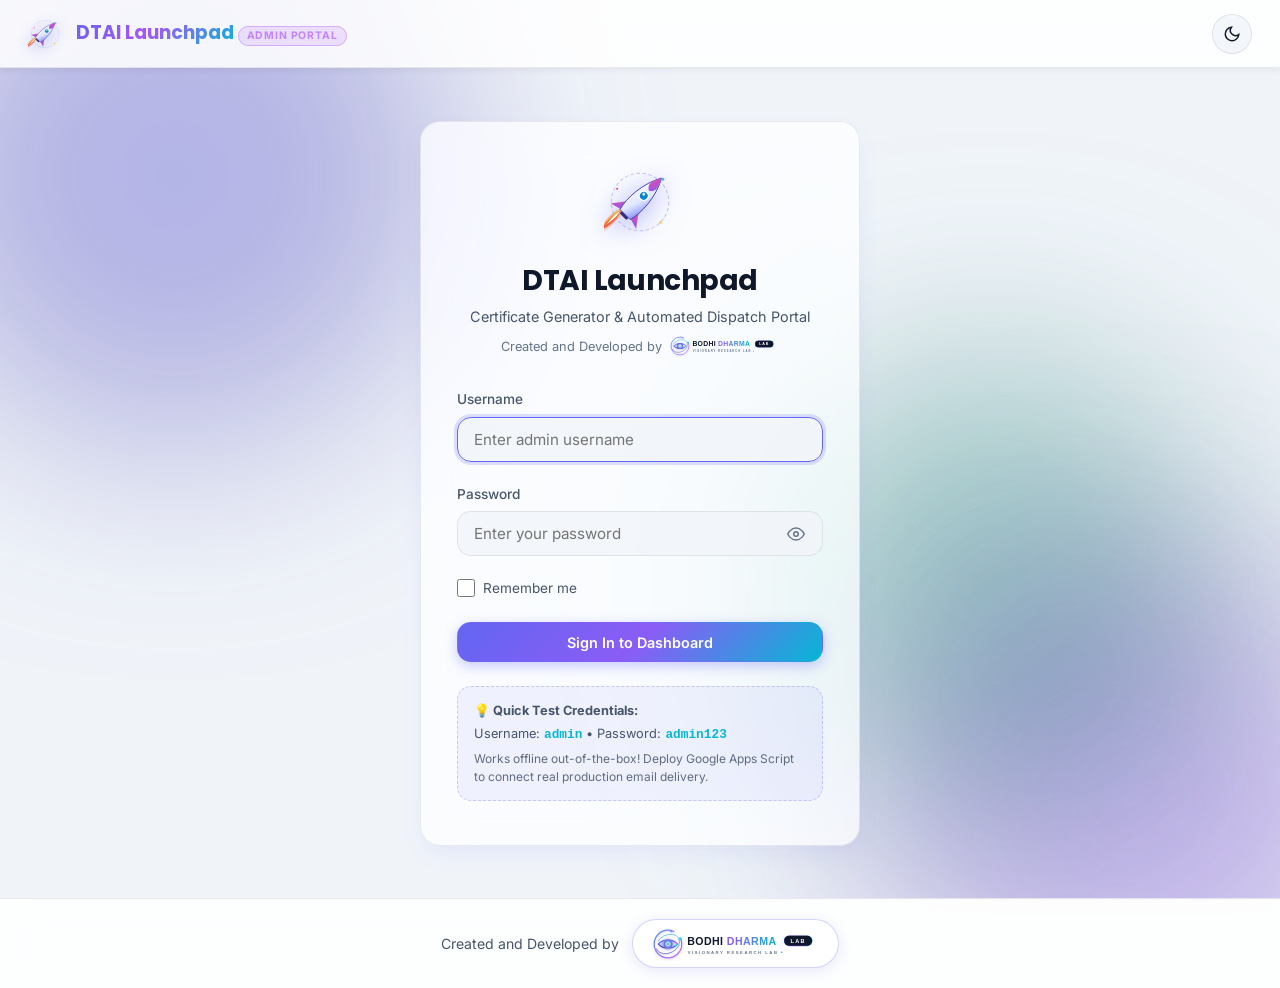
==== commit e561857d: "feat: update branding and attribution to Bodhidharma Lab with visionary emblem" ====
--- a/index.html
+++ b/index.html
@@ -47,7 +47,7 @@
           <p style="margin-bottom: 0.5rem;">Certificate Generator & Automated Dispatch Portal</p>
           <div style="display: flex; align-items: center; justify-content: center; gap: 0.4rem; font-size: 0.8rem; color: var(--text-muted);">
             <span>Created and Developed by</span>
-            <img src="assets/ark-logo.svg" alt="ARK Lab" style="height: 18px; vertical-align: middle;">
+            <img src="assets/bodhidharma-logo.svg" alt="Bodhidharma Lab" style="height: 22px; vertical-align: middle;">
           </div>
         </div>
 
@@ -122,11 +122,11 @@
       </div>
     </main>
 
-    <!-- ARK Lab Attribution Footer -->
-    <footer class="ark-footer-attribution" role="contentinfo">
+    <!-- Bodhidharma Lab Visionary Attribution Footer -->
+    <footer class="bodhidharma-footer-attribution" role="contentinfo">
       <span>Created and Developed by</span>
-      <a href="#" class="ark-footer-badge" title="ARK Lab">
-        <img src="assets/ark-logo.svg" alt="ARK Lab Logo" class="ark-logo-img">
+      <a href="#" class="bodhidharma-footer-badge" title="Bodhidharma Lab">
+        <img src="assets/bodhidharma-logo.svg" alt="Bodhidharma Lab Logo" class="bodhidharma-logo-img">
       </a>
     </footer>
 
--- a/css/styles.css
+++ b/css/styles.css
@@ -911,64 +911,301 @@
 /* ==========================================================================
    Step 2: Certificate Live Preview & Customization
    ========================================================================== */
-.preview-layout {
-  display: grid;
-  grid-template-columns: 340px 1fr;
-  gap: 1.75rem;
-  align-items: start;
-}
-
-@media (max-width: 1024px) {
-  .preview-layout {
-    grid-template-columns: 1fr;
-  }
-}
-
-.preview-sidebar {
+/* ==========================================================================
+   Step 2: Candidate Roster Table & Live Certificate Inspector
+   ========================================================================== */
+.step2-top-bar {
+  display: flex;
+  align-items: center;
+  justify-content: space-between;
+  flex-wrap: wrap;
+  gap: 1rem;
+  padding: 1.25rem 1.5rem;
+  margin-bottom: 1.25rem;
+}
+
+.step2-stats-group {
+  display: flex;
+  align-items: center;
+  gap: 0.85rem;
+  flex-wrap: wrap;
+}
+
+.step2-stat-pill {
+  display: inline-flex;
+  align-items: center;
+  gap: 0.45rem;
+  padding: 0.35rem 0.85rem;
+  border-radius: var(--radius-full);
+  font-size: 0.82rem;
+  font-weight: 600;
+  background: var(--bg-surface);
+  border: 1px solid var(--border-glass);
+}
+
+.step2-toolbar {
+  display: flex;
+  align-items: center;
+  gap: 0.75rem;
+  flex-wrap: wrap;
+}
+
+.step2-view-tabs {
+  display: inline-flex;
+  background: var(--bg-surface);
+  border: 1px solid var(--border-glass);
+  border-radius: var(--radius-md);
+  padding: 3px;
+  gap: 3px;
+}
+
+.step2-view-tab {
+  padding: 0.4rem 0.85rem;
+  border-radius: var(--radius-sm);
+  font-size: 0.8rem;
+  font-weight: 600;
+  color: var(--text-secondary);
+  background: transparent;
+  border: none;
+  cursor: pointer;
+  display: inline-flex;
+  align-items: center;
+  gap: 0.4rem;
+  transition: all var(--transition-fast);
+}
+
+.step2-view-tab:hover {
+  color: var(--text-primary);
+}
+
+.step2-view-tab.active {
+  background: var(--accent-primary);
+  color: #ffffff;
+  box-shadow: 0 2px 8px rgba(99, 102, 241, 0.35);
+}
+
+/* Step 2 Table Card */
+.step2-table-card {
+  padding: 1.25rem 1.5rem;
+  margin-bottom: 2rem;
+}
+
+.step2-table-header {
+  display: flex;
+  align-items: center;
+  justify-content: space-between;
+  gap: 1rem;
+  margin-bottom: 1rem;
+  flex-wrap: wrap;
+}
+
+.step2-search-input {
+  max-width: 320px;
+  width: 100%;
+}
+
+.step2-table {
+  width: 100%;
+  border-collapse: separate;
+  border-spacing: 0;
+}
+
+.step2-table th {
+  padding: 0.85rem 1rem;
+  font-size: 0.78rem;
+  font-weight: 700;
+  text-transform: uppercase;
+  letter-spacing: 0.05em;
+  color: var(--text-muted);
+  background: var(--bg-surface);
+  border-bottom: 1px solid var(--border-glass);
+  text-align: left;
+}
+
+.step2-table td {
+  padding: 0.9rem 1rem;
+  border-bottom: 1px solid var(--border-glass);
+  vertical-align: middle;
+  font-size: 0.88rem;
+  transition: background 0.15s ease;
+}
+
+.step2-table tr:hover td {
+  background: rgba(255, 255, 255, 0.02);
+}
+
+.step2-table tr.active-preview-row td {
+  background: rgba(99, 102, 241, 0.1) !important;
+  border-top: 1px solid rgba(99, 102, 241, 0.4);
+  border-bottom: 1px solid rgba(99, 102, 241, 0.4);
+}
+
+.step2-table tr.active-preview-row td:first-child {
+  border-left: 4px solid var(--accent-primary);
+  border-top-left-radius: var(--radius-sm);
+  border-bottom-left-radius: var(--radius-sm);
+}
+
+.step2-table tr.active-preview-row td:last-child {
+  border-top-right-radius: var(--radius-sm);
+  border-bottom-right-radius: var(--radius-sm);
+}
+
+/* Action Buttons inside Step 2 Table */
+.btn-pdf-row {
+  display: inline-flex;
+  align-items: center;
+  gap: 0.4rem;
+  padding: 0.38rem 0.75rem;
+  font-size: 0.78rem;
+  font-weight: 700;
+  color: #ef4444;
+  background: rgba(239, 68, 68, 0.1);
+  border: 1px solid rgba(239, 68, 68, 0.3);
+  border-radius: var(--radius-md);
+  cursor: pointer;
+  transition: all var(--transition-fast);
+  white-space: nowrap;
+}
+
+.btn-pdf-row:hover {
+  background: #ef4444;
+  color: #ffffff;
+  box-shadow: 0 4px 12px rgba(239, 68, 68, 0.35);
+  transform: translateY(-1px);
+}
+
+.btn-preview-row {
+  display: inline-flex;
+  align-items: center;
+  gap: 0.4rem;
+  padding: 0.38rem 0.75rem;
+  font-size: 0.78rem;
+  font-weight: 600;
+  color: var(--accent-primary);
+  background: rgba(99, 102, 241, 0.1);
+  border: 1px solid rgba(99, 102, 241, 0.3);
+  border-radius: var(--radius-md);
+  cursor: pointer;
+  transition: all var(--transition-fast);
+  white-space: nowrap;
+}
+
+.btn-preview-row:hover {
+  background: var(--accent-primary);
+  color: #ffffff;
+  box-shadow: 0 4px 12px rgba(99, 102, 241, 0.35);
+  transform: translateY(-1px);
+}
+
+.btn-approve-row {
+  display: inline-flex;
+  align-items: center;
+  gap: 0.4rem;
+  padding: 0.38rem 0.75rem;
+  font-size: 0.78rem;
+  font-weight: 700;
+  color: #10b981;
+  background: rgba(16, 185, 129, 0.1);
+  border: 1px solid rgba(16, 185, 129, 0.3);
+  border-radius: var(--radius-md);
+  cursor: pointer;
+  transition: all var(--transition-fast);
+  white-space: nowrap;
+}
+
+.btn-approve-row:hover {
+  background: #10b981;
+  color: #ffffff;
+  box-shadow: 0 4px 12px rgba(16, 185, 129, 0.35);
+}
+
+.btn-approve-row.is-approved {
+  background: rgba(16, 185, 129, 0.18);
+  border-color: #10b981;
+  color: #10b981;
+}
+
+.btn-revoke-row {
+  display: inline-flex;
+  align-items: center;
+  gap: 0.4rem;
+  padding: 0.38rem 0.75rem;
+  font-size: 0.78rem;
+  font-weight: 600;
+  color: #f43f5e;
+  background: rgba(244, 63, 94, 0.08);
+  border: 1px solid rgba(244, 63, 94, 0.25);
+  border-radius: var(--radius-md);
+  cursor: pointer;
+  transition: all var(--transition-fast);
+}
+
+.btn-revoke-row:hover {
+  background: #f43f5e;
+  color: #ffffff;
+}
+
+/* Certificate Inspector Stage */
+.cert-inspector-card {
   padding: 1.5rem;
+  margin-bottom: 2rem;
   display: flex;
   flex-direction: column;
+  align-items: center;
+}
+
+.inspector-nav-bar {
+  width: 100%;
+  max-width: 900px;
+  display: flex;
+  align-items: center;
+  justify-content: space-between;
+  flex-wrap: wrap;
+  gap: 1rem;
+  margin-bottom: 1.25rem;
+  padding-bottom: 1rem;
+  border-bottom: 1px solid var(--border-glass);
+}
+
+.flash-pulse {
+  animation: pulseGlow 0.8s ease-out;
+}
+
+@keyframes pulseGlow {
+  0% { box-shadow: 0 0 0 0 rgba(99, 102, 241, 0.6); }
+  50% { box-shadow: 0 0 25px 6px rgba(99, 102, 241, 0.35); }
+  100% { box-shadow: none; }
+}
+
+/* All Certificates Multi-Gallery View */
+.certs-gallery-container {
+  display: flex;
+  flex-direction: column;
+  gap: 2rem;
+  width: 100%;
+  align-items: center;
+}
+
+.gallery-cert-card {
+  width: 100%;
+  max-width: 940px;
+  padding: 1.5rem;
+  display: flex;
+  flex-direction: column;
+  align-items: center;
   gap: 1.25rem;
 }
 
-.candidate-selector-list {
-  max-height: 280px;
-  overflow-y: auto;
-  display: flex;
-  flex-direction: column;
-  gap: 0.5rem;
-  padding-right: 0.25rem;
-}
-
-.candidate-select-item {
-  padding: 0.75rem 0.85rem;
-  border-radius: var(--radius-md);
-  background: var(--bg-input);
-  border: 1px solid var(--border-glass);
-  cursor: pointer;
+.gallery-card-header {
+  width: 100%;
   display: flex;
   align-items: center;
   justify-content: space-between;
-  transition: all var(--transition-fast);
-}
-
-.candidate-select-item:hover {
-  background: var(--bg-card-hover);
-  border-color: var(--border-glass-hover);
-}
-
-.candidate-select-item.selected {
-  background: rgba(99, 102, 241, 0.15);
-  border-color: var(--accent-primary);
-  box-shadow: 0 0 12px rgba(99, 102, 241, 0.25);
-}
-
-.preview-stage-container {
-  display: flex;
-  flex-direction: column;
-  align-items: center;
-  overflow-x: auto;
-  padding: 1rem 0;
+  flex-wrap: wrap;
+  gap: 0.75rem;
+  padding-bottom: 0.75rem;
+  border-bottom: 1px solid var(--border-glass);
 }
 
 /* ==========================================================================
@@ -1625,7 +1862,8 @@
   letter-spacing: 0.08em;
 }
 
-/* ARK Lab Attribution Bar (Adani Aesthetic: clean curves, corporate tri-color) */
+/* Bodhidharma Lab Visionary Attribution Bar */
+.bodhidharma-footer-attribution,
 .ark-footer-attribution {
   margin-top: auto;
   padding: 1.25rem 1.75rem;
@@ -1643,34 +1881,46 @@
   z-index: 10;
 }
 
+.bodhidharma-footer-badge,
 .ark-footer-badge {
   display: inline-flex;
   align-items: center;
   gap: 0.65rem;
   background: #ffffff;
-  padding: 0.35rem 0.95rem;
+  padding: 0.4rem 1.1rem;
   border-radius: var(--radius-full);
-  border: 1px solid rgba(0, 119, 200, 0.22);
-  box-shadow: 0 2px 10px rgba(0, 0, 0, 0.12);
+  border: 1px solid rgba(99, 102, 241, 0.28);
+  box-shadow: 0 3px 14px rgba(79, 70, 229, 0.12);
   transition: all var(--transition-fast);
   text-decoration: none;
 }
 
+[data-theme="dark"] .bodhidharma-footer-badge,
 [data-theme="dark"] .ark-footer-badge {
   background: #ffffff;
-  border-color: rgba(255, 255, 255, 0.4);
-  box-shadow: 0 4px 16px rgba(0, 0, 0, 0.35);
-}
-
+  border-color: rgba(168, 85, 247, 0.45);
+  box-shadow: 0 4px 18px rgba(99, 102, 241, 0.35);
+}
+
+.bodhidharma-footer-badge:hover,
 .ark-footer-badge:hover {
   transform: translateY(-2px);
-  border-color: #0077c8;
-  box-shadow: 0 6px 20px rgba(0, 119, 200, 0.3);
-}
-
+  border-color: #8b5cf6;
+  box-shadow: 0 6px 24px rgba(139, 92, 246, 0.38);
+}
+
+.bodhidharma-logo-img,
 .ark-logo-img {
-  height: 32px;
+  height: 34px;
   width: auto;
   display: block;
 }
 
+.bodhidharma-icon-inline {
+  height: 20px;
+  width: 20px;
+  vertical-align: middle;
+  display: inline-block;
+}
+
+
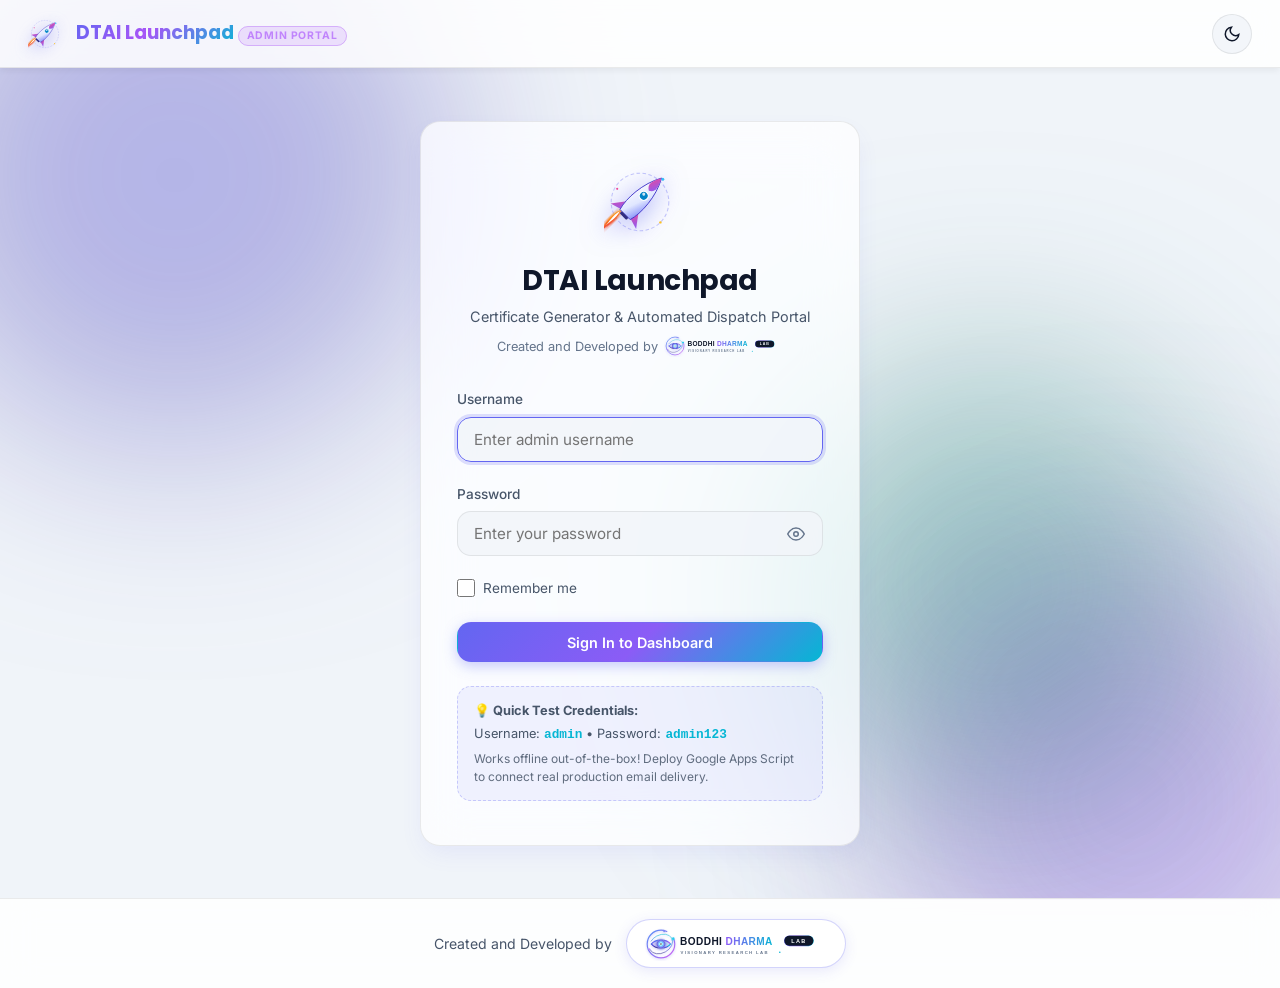
==== commit 63e0dc5b: "feat: polish Boddhidharma Lab visionary logo kerning and link badge to boddhidharma.co.in" ====
--- a/index.html
+++ b/index.html
@@ -125,8 +125,8 @@
     <!-- Bodhidharma Lab Visionary Attribution Footer -->
     <footer class="bodhidharma-footer-attribution" role="contentinfo">
       <span>Created and Developed by</span>
-      <a href="#" class="bodhidharma-footer-badge" title="Bodhidharma Lab">
-        <img src="assets/bodhidharma-logo.svg" alt="Bodhidharma Lab Logo" class="bodhidharma-logo-img">
+      <a href="https://boddhidharma.co.in" target="_blank" rel="noopener noreferrer" class="bodhidharma-footer-badge" title="Boddhidharma Lab - boddhidharma.co.in">
+        <img src="assets/bodhidharma-logo.svg" alt="Boddhidharma Lab Logo" class="bodhidharma-logo-img">
       </a>
     </footer>
 
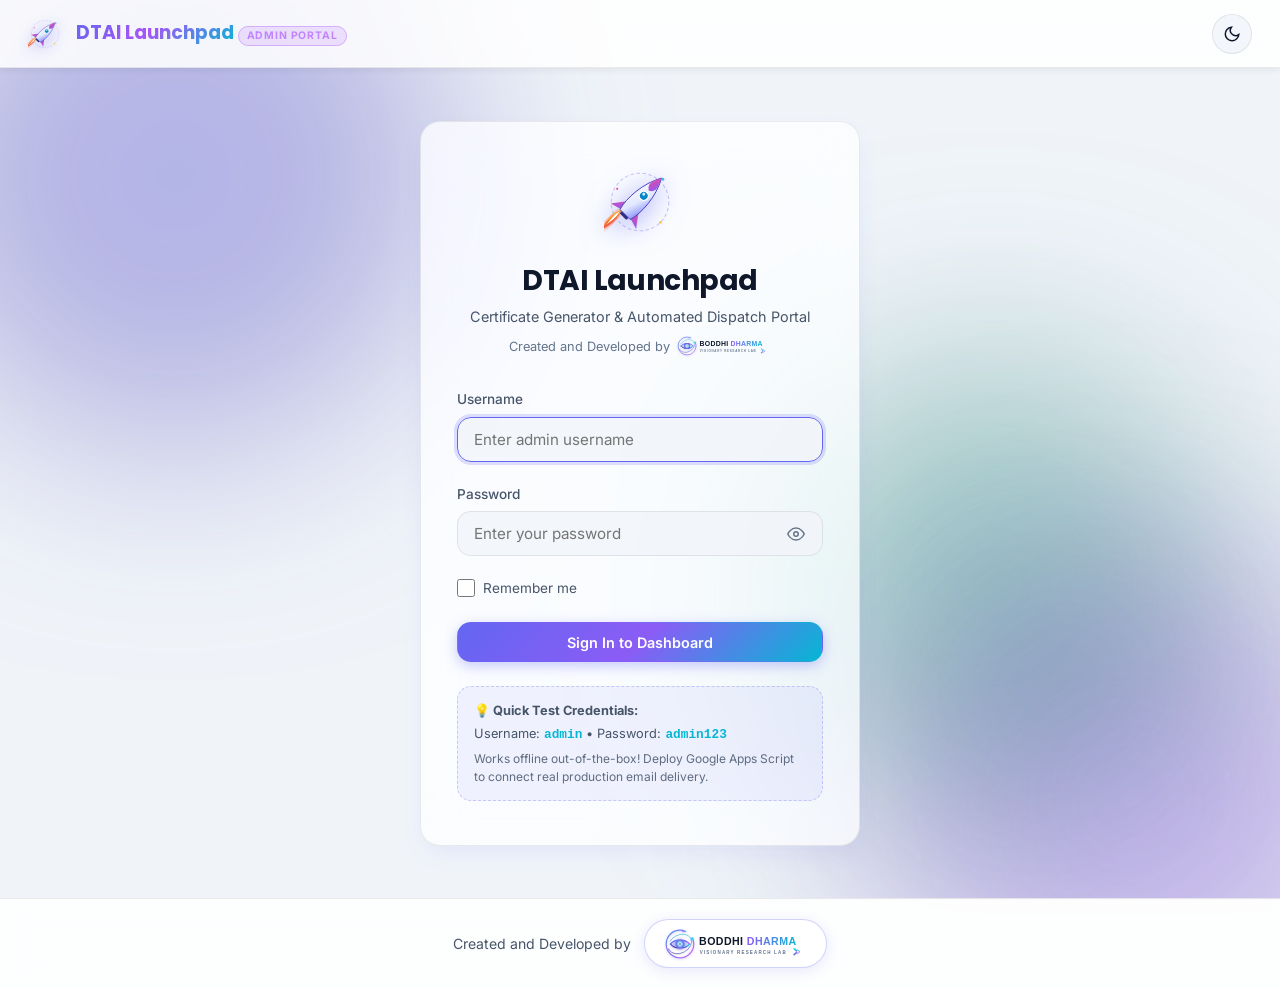
==== commit 4886c260: "fix: bust browser cache for updated Boddhidharma future logo" ====
--- a/index.html
+++ b/index.html
@@ -47,7 +47,7 @@
           <p style="margin-bottom: 0.5rem;">Certificate Generator & Automated Dispatch Portal</p>
           <div style="display: flex; align-items: center; justify-content: center; gap: 0.4rem; font-size: 0.8rem; color: var(--text-muted);">
             <span>Created and Developed by</span>
-            <img src="assets/bodhidharma-logo.svg" alt="Bodhidharma Lab" style="height: 22px; vertical-align: middle;">
+            <img src="assets/bodhidharma-logo.svg?v=future" alt="Bodhidharma Lab" style="height: 22px; vertical-align: middle;">
           </div>
         </div>
 
@@ -126,7 +126,7 @@
     <footer class="bodhidharma-footer-attribution" role="contentinfo">
       <span>Created and Developed by</span>
       <a href="https://boddhidharma.co.in" target="_blank" rel="noopener noreferrer" class="bodhidharma-footer-badge" title="Boddhidharma Lab - boddhidharma.co.in">
-        <img src="assets/bodhidharma-logo.svg" alt="Boddhidharma Lab Logo" class="bodhidharma-logo-img">
+        <img src="assets/bodhidharma-logo.svg?v=future" alt="Boddhidharma Lab Logo" class="bodhidharma-logo-img">
       </a>
     </footer>
 
--- a/css/styles.css
+++ b/css/styles.css
@@ -1923,4 +1923,621 @@
   display: inline-block;
 }
 
-
+/* ==========================================================================
+   Certificate Template Selector Modal
+   ========================================================================== */
+.template-selector-btn {
+  display: inline-flex;
+  align-items: center;
+  gap: 0.45rem;
+  background: var(--bg-surface);
+  border: 1px solid var(--border-glass);
+  font-weight: 600;
+  cursor: pointer;
+  transition: all var(--transition-fast);
+}
+
+.template-selector-btn:hover {
+  border-color: var(--accent-primary);
+  box-shadow: 0 0 12px rgba(99, 102, 241, 0.25);
+  transform: translateY(-1px);
+}
+
+.template-modal-overlay {
+  position: fixed;
+  top: 0;
+  left: 0;
+  right: 0;
+  bottom: 0;
+  background: rgba(15, 23, 42, 0.75);
+  backdrop-filter: blur(12px);
+  -webkit-backdrop-filter: blur(12px);
+  z-index: 1000;
+  display: flex;
+  align-items: center;
+  justify-content: center;
+  padding: 1rem;
+}
+
+.template-modal-card {
+  width: 100%;
+  max-width: 820px;
+  max-height: 90vh;
+  overflow-y: auto;
+  border-radius: var(--radius-lg);
+  padding: 1.75rem;
+  box-shadow: 0 25px 60px rgba(0, 0, 0, 0.45);
+  display: flex;
+  flex-direction: column;
+  gap: 1.5rem;
+  animation: modalScaleUp 0.25s cubic-bezier(0.16, 1, 0.3, 1);
+}
+
+@keyframes modalScaleUp {
+  from { opacity: 0; transform: scale(0.95); }
+  to { opacity: 1; transform: scale(1); }
+}
+
+.template-modal-header {
+  display: flex;
+  align-items: flex-start;
+  justify-content: space-between;
+  gap: 1rem;
+  border-bottom: 1px solid var(--border-glass);
+  padding-bottom: 1rem;
+}
+
+.template-modal-header .btn-close {
+  background: none;
+  border: none;
+  font-size: 1.75rem;
+  line-height: 1;
+  color: var(--text-muted);
+  cursor: pointer;
+  padding: 0 0.25rem;
+  transition: color 0.2s;
+}
+
+.template-modal-header .btn-close:hover {
+  color: var(--text-primary);
+}
+
+.template-grid {
+  display: grid;
+  grid-template-columns: repeat(auto-fit, minmax(230px, 1fr));
+  gap: 1.25rem;
+}
+
+.template-card {
+  position: relative;
+  background: var(--bg-surface);
+  border: 2px solid var(--border-glass);
+  border-radius: var(--radius-md);
+  padding: 1.25rem;
+  cursor: pointer;
+  transition: all var(--transition-normal);
+  display: flex;
+  flex-direction: column;
+  gap: 0.85rem;
+}
+
+.template-card:hover {
+  transform: translateY(-4px);
+  border-color: var(--accent-primary);
+  box-shadow: 0 12px 30px rgba(99, 102, 241, 0.22);
+}
+
+.template-card.active {
+  border-color: var(--accent-primary);
+  box-shadow: 0 0 0 2px rgba(99, 102, 241, 0.3), 0 8px 24px rgba(99, 102, 241, 0.25);
+  background: rgba(99, 102, 241, 0.05);
+}
+
+.template-card-badge {
+  position: absolute;
+  top: 10px;
+  right: 10px;
+  font-size: 0.65rem;
+  font-weight: 700;
+  text-transform: uppercase;
+  padding: 0.2rem 0.5rem;
+  border-radius: var(--radius-full);
+  background: var(--accent-primary);
+  color: #ffffff;
+  letter-spacing: 0.5px;
+}
+
+.template-card-badge.badge-visionary {
+  background: linear-gradient(135deg, #6366f1, #a855f7);
+}
+
+.template-card-badge.badge-gold {
+  background: linear-gradient(135deg, #b45309, #d97706);
+}
+
+.template-thumb {
+  height: 110px;
+  border-radius: 6px;
+  position: relative;
+  display: flex;
+  flex-direction: column;
+  align-items: center;
+  justify-content: center;
+  text-align: center;
+  padding: 8px;
+  overflow: hidden;
+}
+
+.thumb-iim {
+  background: #ffffff;
+  color: #0f172a;
+  border: 1px solid #e2e8f0;
+}
+
+.thumb-iim .thumb-inner-border {
+  position: absolute;
+  inset: 6px;
+  border: 1.5px solid #db2777;
+  pointer-events: none;
+}
+
+.thumb-visionary {
+  background: linear-gradient(135deg, #090d16, #0f172a 60%, #1e1b4b);
+  color: #ffffff;
+  border: 1px solid rgba(139, 92, 246, 0.4);
+}
+
+.thumb-visionary .thumb-inner-border {
+  position: absolute;
+  inset: 6px;
+  border: 1.5px solid #6366f1;
+  box-shadow: inset 0 0 8px rgba(99, 102, 241, 0.5);
+  pointer-events: none;
+}
+
+.thumb-gold {
+  background: #fdfaf3;
+  color: #1e293b;
+  border: 1px solid #e5d8b8;
+}
+
+.thumb-gold .thumb-inner-border {
+  position: absolute;
+  inset: 6px;
+  border: 1.5px solid #d97706;
+  pointer-events: none;
+}
+
+.thumb-header-text {
+  font-size: 0.72rem;
+  font-weight: 800;
+  letter-spacing: 1px;
+}
+
+.thumb-sub-text {
+  font-size: 0.65rem;
+  opacity: 0.75;
+  margin-top: 3px;
+}
+
+.template-card-body h4 {
+  font-size: 0.98rem;
+  font-weight: 700;
+  margin: 0 0 4px;
+}
+
+.template-card-body p {
+  font-size: 0.78rem;
+  color: var(--text-muted);
+  line-height: 1.45;
+  margin: 0;
+}
+
+.template-modal-footer {
+  display: flex;
+  justify-content: flex-end;
+  border-top: 1px solid var(--border-glass);
+  padding-top: 1rem;
+}
+
+/* ==========================================================================
+   Certificate Template Dynamic Themes
+   ========================================================================== */
+
+/* Template 2: Boddhidharma Visionary Tech Theme */
+.certificate-canvas[data-template="bodhidharma-visionary"] {
+  background: linear-gradient(135deg, #090d16 0%, #0f172a 45%, #18182b 100%) !important;
+  color: #f1f5f9 !important;
+}
+
+.certificate-canvas[data-template="bodhidharma-visionary"] .cert-iim-border-outer {
+  border-color: #6366f1 !important;
+  box-shadow: inset 0 0 25px rgba(99, 102, 241, 0.25), 0 0 15px rgba(99, 102, 241, 0.3) !important;
+}
+
+.certificate-canvas[data-template="bodhidharma-visionary"] .cert-iim-border-inner {
+  border-color: #06b6d4 !important;
+}
+
+.certificate-canvas[data-template="bodhidharma-visionary"] .cert-corner-step {
+  border-color: #a855f7 !important;
+}
+
+.certificate-canvas[data-template="bodhidharma-visionary"] .cert-title-hindi,
+.certificate-canvas[data-template="bodhidharma-visionary"] .cert-pname-hindi,
+.certificate-canvas[data-template="bodhidharma-visionary"] .cert-prog-hindi,
+.certificate-canvas[data-template="bodhidharma-visionary"] .cert-pname-english {
+  color: #ffffff !important;
+}
+
+.certificate-canvas[data-template="bodhidharma-visionary"] .cert-title-english {
+  color: #38bdf8 !important;
+  letter-spacing: 0.12em !important;
+}
+
+.certificate-canvas[data-template="bodhidharma-visionary"] .cert-section-english,
+.certificate-canvas[data-template="bodhidharma-visionary"] .cert-section-hindi {
+  color: #cbd5e1 !important;
+}
+
+.certificate-canvas[data-template="bodhidharma-visionary"] .cert-highlight {
+  color: #22d3ee !important;
+}
+
+.certificate-canvas[data-template="bodhidharma-visionary"] .cert-sig-script {
+  color: #c084fc !important;
+}
+
+.certificate-canvas[data-template="bodhidharma-visionary"] .cert-sig-english,
+.certificate-canvas[data-template="bodhidharma-visionary"] .cert-sig-hindi {
+  color: #94a3b8 !important;
+}
+
+.certificate-canvas[data-template="bodhidharma-visionary"] .cert-sig-divider {
+  background: rgba(148, 163, 184, 0.4) !important;
+}
+
+.certificate-canvas[data-template="bodhidharma-visionary"] .cert-bottom-bar {
+  color: #94a3b8 !important;
+  border-top-color: rgba(99, 102, 241, 0.3) !important;
+}
+
+.certificate-canvas[data-template="bodhidharma-visionary"] .cert-header-rule {
+  background: linear-gradient(90deg, transparent, #818cf8, transparent) !important;
+}
+
+.certificate-canvas[data-template="bodhidharma-visionary"] .cert-sample-watermark {
+  color: rgba(139, 92, 246, 0.1) !important;
+}
+
+/* Template 3: Imperial Gold Crest Theme */
+.certificate-canvas[data-template="executive-gold"] {
+  background: radial-gradient(ellipse at center, #ffffff 0%, #fefcf8 60%, #f5efe1 100%) !important;
+  color: #1e293b !important;
+}
+
+.certificate-canvas[data-template="executive-gold"] .cert-iim-border-outer {
+  border: 3px solid #b45309 !important;
+  box-shadow: inset 0 0 12px rgba(180, 83, 9, 0.15) !important;
+}
+
+.certificate-canvas[data-template="executive-gold"] .cert-iim-border-inner {
+  border: 1px solid #d97706 !important;
+}
+
+.certificate-canvas[data-template="executive-gold"] .cert-corner-step {
+  border-color: #d97706 !important;
+}
+
+.certificate-canvas[data-template="executive-gold"] .cert-title-hindi,
+.certificate-canvas[data-template="executive-gold"] .cert-pname-hindi {
+  color: #78350f !important;
+}
+
+.certificate-canvas[data-template="executive-gold"] .cert-title-english {
+  color: #92400e !important;
+  font-family: 'Cinzel', serif !important;
+  letter-spacing: 0.14em !important;
+}
+
+.certificate-canvas[data-template="executive-gold"] .cert-pname-english {
+  color: #0f172a !important;
+  font-family: 'Playfair Display', serif !important;
+}
+
+.certificate-canvas[data-template="executive-gold"] .cert-prog-english,
+.certificate-canvas[data-template="executive-gold"] .cert-prog-hindi {
+  color: #451a03 !important;
+}
+
+.certificate-canvas[data-template="executive-gold"] .cert-highlight {
+  color: #b45309 !important;
+}
+
+.certificate-canvas[data-template="executive-gold"] .cert-sig-script {
+  color: #1e3a8a !important;
+}
+
+.certificate-canvas[data-template="executive-gold"] .cert-header-rule {
+  background: linear-gradient(90deg, transparent, #d97706, transparent) !important;
+}
+
+.certificate-canvas[data-template="executive-gold"] .cert-sample-watermark {
+  color: rgba(180, 83, 9, 0.08) !important;
+}
+
+/* ==========================================================================
+   Mobile Browser Responsiveness & Touch Optimization
+   ========================================================================== */
+
+/* Inspector search input */
+.inspector-search-container {
+  min-width: 200px;
+  flex: 1 1 auto;
+}
+
+.mobile-scale-btn {
+  display: none;
+}
+
+@media (max-width: 900px) {
+  .mobile-scale-btn {
+    display: inline-flex;
+  }
+}
+
+@media (max-width: 768px) {
+  /* Navbar */
+  .navbar {
+    padding: 0.65rem 0.85rem !important;
+    gap: 0.5rem !important;
+  }
+
+  .brand-wrapper {
+    gap: 0.5rem !important;
+  }
+
+  .brand-rocket-icon {
+    width: 28px !important;
+    height: 28px !important;
+  }
+
+  .portal-title-text {
+    font-size: 1.05rem !important;
+  }
+
+  .launchpad-badge {
+    font-size: 0.6rem !important;
+    padding: 0.1rem 0.4rem !important;
+  }
+
+  .user-profile-badge {
+    display: none !important;
+  }
+
+  .template-btn-label strong {
+    max-width: 90px;
+    display: inline-block;
+    overflow: hidden;
+    text-overflow: ellipsis;
+    white-space: nowrap;
+    vertical-align: bottom;
+  }
+
+  /* Stepper Navigation */
+  .stepper-nav {
+    display: flex !important;
+    overflow-x: auto !important;
+    -webkit-overflow-scrolling: touch !important;
+    padding: 0.5rem 0.25rem !important;
+    gap: 0.5rem !important;
+    justify-content: flex-start !important;
+    scrollbar-width: none !important;
+  }
+
+  .stepper-nav::-webkit-scrollbar {
+    display: none;
+  }
+
+  .stepper-progress-bg {
+    display: none !important;
+  }
+
+  .step-item {
+    flex: 0 0 auto !important;
+    min-width: auto !important;
+    padding: 0.45rem 0.75rem !important;
+    background: var(--bg-surface) !important;
+    border: 1px solid var(--border-glass) !important;
+    border-radius: var(--radius-full) !important;
+    gap: 0.4rem !important;
+  }
+
+  .step-number {
+    width: 22px !important;
+    height: 22px !important;
+    font-size: 0.75rem !important;
+  }
+
+  .step-label {
+    font-size: 0.78rem !important;
+    white-space: nowrap !important;
+  }
+
+  /* Step 1 Dropzone & Stats */
+  .dropzone-container {
+    padding: 1.5rem 1rem !important;
+  }
+
+  .stats-grid {
+    grid-template-columns: repeat(2, 1fr) !important;
+    gap: 0.65rem !important;
+  }
+
+  .stat-card {
+    padding: 0.75rem !important;
+  }
+
+  .stat-number {
+    font-size: 1.4rem !important;
+  }
+
+  /* Step 2 Toolbar & Header */
+  .step2-header-card {
+    padding: 1rem !important;
+  }
+
+  .step2-toolbar {
+    flex-direction: column !important;
+    align-items: stretch !important;
+    gap: 0.6rem !important;
+  }
+
+  .step2-view-tabs {
+    width: 100% !important;
+    display: flex !important;
+  }
+
+  .step2-view-tab {
+    flex: 1 1 50% !important;
+    justify-content: center !important;
+    padding: 0.6rem !important;
+  }
+
+  .step2-toolbar .btn {
+    width: 100% !important;
+    justify-content: center !important;
+    min-height: 42px !important;
+  }
+
+  /* Inspector Nav Bar */
+  .inspector-nav-bar {
+    flex-direction: column !important;
+    align-items: stretch !important;
+    gap: 0.75rem !important;
+  }
+
+  .inspector-search-container {
+    width: 100% !important;
+  }
+
+  .inspector-search-container input {
+    width: 100% !important;
+  }
+
+  /* Certificate Frame on Mobile */
+  .cert-inspector-card {
+    padding: 1rem 0.5rem !important;
+  }
+
+  .cert-preview-stage-container {
+    width: 100% !important;
+    overflow-x: auto !important;
+    -webkit-overflow-scrolling: touch !important;
+    padding: 0.5rem 0 !important;
+  }
+
+  .certificate-frame-wrap {
+    min-width: 680px;
+    margin: 0 auto;
+    transition: all 0.3s ease;
+  }
+
+  /* Fit to mobile screen class */
+  .certificate-frame-wrap.mobile-cert-fit {
+    min-width: 100% !important;
+    width: 100% !important;
+  }
+
+  .certificate-frame-wrap.mobile-cert-fit .certificate-canvas {
+    padding: 18px 16px 14px !important;
+  }
+
+  .certificate-frame-wrap.mobile-cert-fit .cert-title-hindi {
+    font-size: 0.95rem !important;
+  }
+
+  .certificate-frame-wrap.mobile-cert-fit .cert-title-english {
+    font-size: 0.75rem !important;
+    margin-bottom: 2px !important;
+  }
+
+  .certificate-frame-wrap.mobile-cert-fit .cert-header-left .cert-inst-logo {
+    width: 38px !important;
+    height: 38px !important;
+  }
+
+  .certificate-frame-wrap.mobile-cert-fit .cert-photo-frame {
+    width: 44px !important;
+    height: 54px !important;
+  }
+
+  .certificate-frame-wrap.mobile-cert-fit .cert-qr-frame {
+    width: 44px !important;
+    height: 44px !important;
+  }
+
+  .certificate-frame-wrap.mobile-cert-fit .cert-section-hindi,
+  .certificate-frame-wrap.mobile-cert-fit .cert-section-english {
+    font-size: 0.7rem !important;
+    line-height: 1.4 !important;
+  }
+
+  .certificate-frame-wrap.mobile-cert-fit .cert-pname-english {
+    font-size: 1.1rem !important;
+  }
+
+  .certificate-frame-wrap.mobile-cert-fit .cert-pname-hindi {
+    font-size: 0.85rem !important;
+  }
+
+  .certificate-frame-wrap.mobile-cert-fit .cert-prog-english,
+  .certificate-frame-wrap.mobile-cert-fit .cert-prog-hindi {
+    font-size: 0.76rem !important;
+  }
+
+  .certificate-frame-wrap.mobile-cert-fit .cert-sig-script {
+    font-size: 0.9rem !important;
+  }
+
+  .certificate-frame-wrap.mobile-cert-fit .cert-sig-hindi,
+  .certificate-frame-wrap.mobile-cert-fit .cert-sig-english {
+    font-size: 0.6rem !important;
+  }
+
+  .certificate-frame-wrap.mobile-cert-fit .cert-bottom-bar {
+    font-size: 0.65rem !important;
+  }
+
+  /* Touch buttons */
+  .btn {
+    min-height: 42px;
+  }
+
+  .table-responsive {
+    -webkit-overflow-scrolling: touch;
+    overflow-x: auto;
+  }
+}
+
+@media (max-width: 480px) {
+  .portal-title-text {
+    font-size: 0.95rem !important;
+  }
+
+  .template-selector-btn .template-btn-label strong {
+    max-width: 65px;
+  }
+
+  .stats-grid {
+    grid-template-columns: 1fr !important;
+  }
+
+  .bodhidharma-footer-attribution {
+    padding: 0.85rem !important;
+    font-size: 0.78rem !important;
+  }
+}
+
+
+
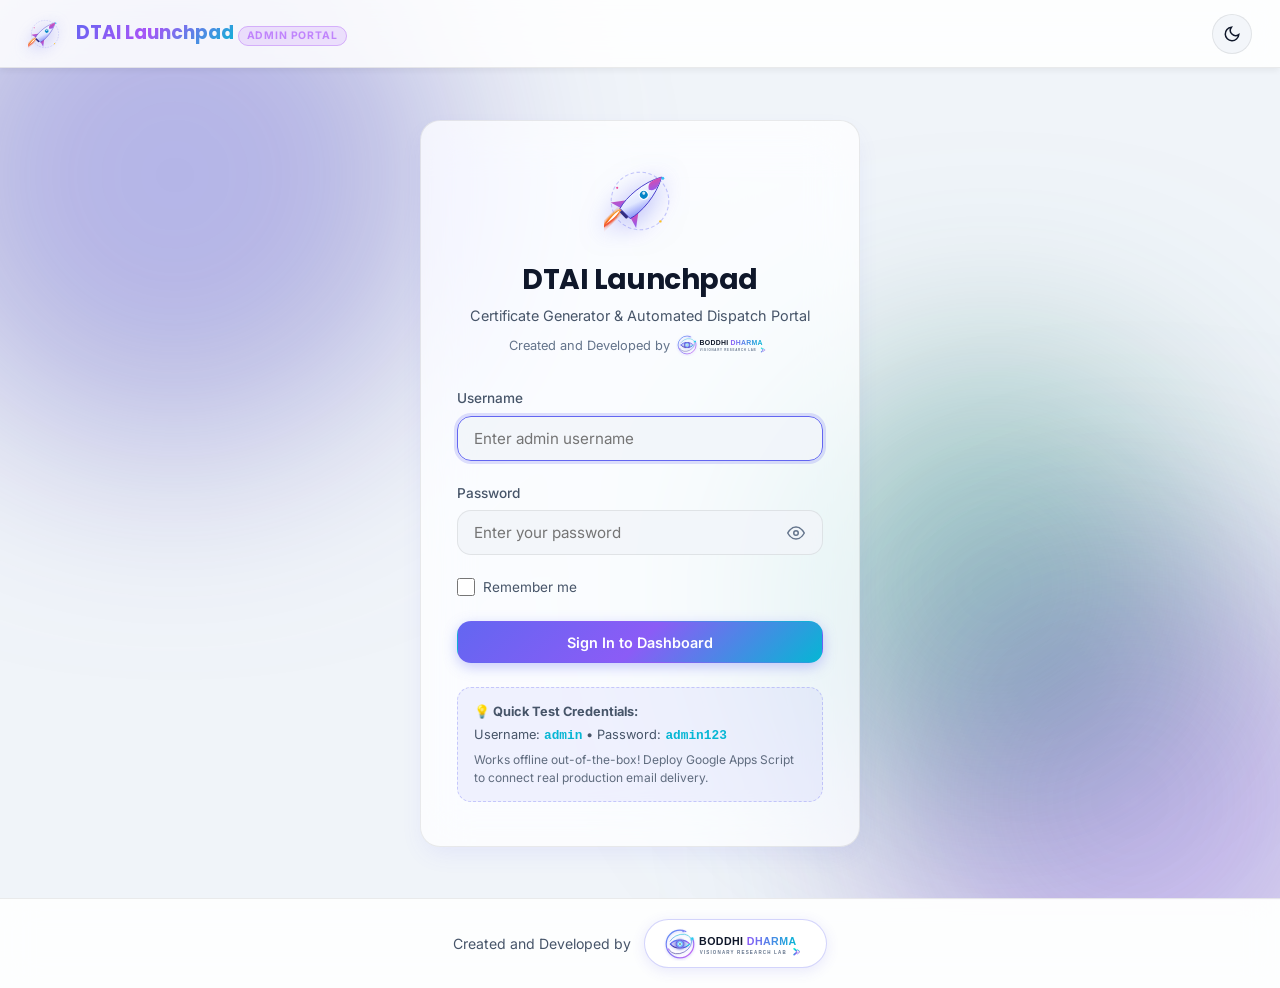
==== commit be4006b1: "Make website fully responsive and mobile compatible with enhanced PDF viewer and zoom controls" ====
--- a/index.html
+++ b/index.html
@@ -2,7 +2,7 @@
 <html lang="en" data-theme="dark">
 <head>
   <meta charset="UTF-8">
-  <meta name="viewport" content="width=device-width, initial-scale=1.0">
+  <meta name="viewport" content="width=device-width, initial-scale=1.0, viewport-fit=cover">
   <meta name="description" content="DTAI Launchpad Executive Certificate Portal: Issue, preview, and dispatch verified bilingual digital certificates.">
   <title>DTAI Launchpad — Admin Authentication</title>
   
--- a/css/styles.css
+++ b/css/styles.css
@@ -1212,30 +1212,344 @@
 /* ==========================================================================
    Certificate Template (IIM Indore Official Landscape A4 Layout)
    ========================================================================== */
+/* Certificate Scalable Viewport & Responsive Viewer Stage */
+.cert-viewer-toolbar {
+  display: flex;
+  justify-content: space-between;
+  align-items: center;
+  flex-wrap: wrap;
+  gap: 0.75rem;
+  margin-bottom: 0.85rem;
+  padding: 0.65rem 0.95rem;
+  background: var(--bg-surface);
+  border-radius: var(--radius-md);
+  border: 1px solid var(--border-glass);
+}
+
+.cert-zoom-controls {
+  display: inline-flex;
+  align-items: center;
+  gap: 0.4rem;
+  flex-wrap: wrap;
+}
+
+.cert-zoom-btn {
+  width: 36px;
+  height: 36px;
+  padding: 0;
+  display: inline-flex;
+  align-items: center;
+  justify-content: center;
+  border-radius: var(--radius-sm);
+  font-weight: 700;
+  cursor: pointer;
+}
+
+.cert-zoom-label {
+  font-size: 0.82rem;
+  font-weight: 700;
+  min-width: 80px;
+  text-align: center;
+  color: var(--accent-primary);
+  background: rgba(99, 102, 241, 0.1);
+  padding: 0.35rem 0.6rem;
+  border-radius: var(--radius-sm);
+  border: 1px solid rgba(99, 102, 241, 0.2);
+}
+
+.cert-viewer-quick-actions {
+  display: inline-flex;
+  align-items: center;
+  gap: 0.5rem;
+  flex-wrap: wrap;
+}
+
+/* The Responsive Scrollable Viewport Stage */
+.cert-viewport-stage {
+  width: 100%;
+  max-width: 100%;
+  overflow-x: auto;
+  overflow-y: hidden;
+  -webkit-overflow-scrolling: touch;
+  display: flex;
+  justify-content: center;
+  align-items: flex-start;
+  padding: 1.25rem 0.5rem;
+  box-sizing: border-box;
+  touch-action: pan-x pan-y pinch-zoom;
+  background: rgba(15, 23, 42, 0.45);
+  border-radius: var(--radius-md);
+  border: 1px solid var(--border-glass);
+  min-height: 260px;
+}
+
+/* Scaler container for mathematical aspect ratio preservation */
+.cert-scaler-outer {
+  position: relative;
+  flex-shrink: 0;
+  margin: 0 auto;
+  transition: width 0.12s ease, height 0.12s ease;
+}
+
+.cert-scaler-inner {
+  position: absolute;
+  top: 0;
+  left: 0;
+  width: 860px;
+  height: 608px;
+  transform-origin: top left;
+  transition: transform 0.12s ease;
+}
+
+/* Fixed Canonical Printable Landscape Frame (860 x 608 = ISO A4 Ratio 1.414) */
 .certificate-frame-wrap {
-  width: 100%;
-  max-width: 900px;
-  box-shadow: 0 25px 50px -12px rgba(0, 0, 0, 0.5), 0 0 0 1px rgba(255, 255, 255, 0.1);
+  width: 860px;
+  height: 608px;
+  max-width: none;
+  min-width: 0;
+  box-shadow: 0 25px 50px -12px rgba(0, 0, 0, 0.6), 0 0 0 1px rgba(255, 255, 255, 0.15);
   border-radius: 4px;
   overflow: hidden;
   background: #ffffff;
+  flex-shrink: 0;
+  margin: 0 auto;
 }
 
 /* Printable Certificate Canvas (Standard A4 Landscape) */
 .certificate-canvas {
-  width: 100%;
+  width: 860px;
+  height: 608px;
   aspect-ratio: 1.414 / 1;
   background: #ffffff;
   color: #1e293b;
   position: relative;
   box-sizing: border-box;
-  padding: 32px 36px 28px;
+  padding: 30px 34px 26px;
   user-select: none;
   font-family: 'Inter', sans-serif;
   display: flex;
   flex-direction: column;
   justify-content: space-between;
   overflow: hidden;
+  flex-shrink: 0;
+}
+
+/* Gallery Card Scaler */
+.cert-gallery-stage {
+  width: 100%;
+  max-width: 100%;
+  overflow-x: auto;
+  overflow-y: hidden;
+  -webkit-overflow-scrolling: touch;
+  display: flex;
+  justify-content: center;
+  align-items: flex-start;
+  padding: 0.85rem 0.25rem;
+  box-sizing: border-box;
+  background: rgba(15, 23, 42, 0.35);
+  border-radius: var(--radius-md);
+  margin-top: 0.75rem;
+}
+
+.cert-gallery-scaler-outer {
+  position: relative;
+  flex-shrink: 0;
+  margin: 0 auto;
+}
+
+.cert-gallery-scaler-inner {
+  position: absolute;
+  top: 0;
+  left: 0;
+  width: 860px;
+  height: 608px;
+  transform-origin: top left;
+}
+
+.gallery-card-actions {
+  display: flex;
+  align-items: center;
+  gap: 0.5rem;
+  flex-wrap: wrap;
+}
+
+/* Table Row Action Buttons */
+.btn-view-pdf-row {
+  display: inline-flex;
+  align-items: center;
+  gap: 0.35rem;
+  padding: 0.38rem 0.75rem;
+  font-size: 0.8rem;
+  font-weight: 600;
+  border-radius: var(--radius-sm);
+  background: rgba(6, 182, 212, 0.12);
+  color: var(--accent-cyan);
+  border: 1px solid rgba(6, 182, 212, 0.32);
+  cursor: pointer;
+  transition: all var(--transition-fast);
+  white-space: nowrap;
+}
+
+.btn-view-pdf-row:hover {
+  background: rgba(6, 182, 212, 0.22);
+  border-color: var(--accent-cyan);
+  transform: translateY(-1px);
+}
+
+.btn-pdf-row {
+  display: inline-flex;
+  align-items: center;
+  gap: 0.35rem;
+  padding: 0.38rem 0.75rem;
+  font-size: 0.8rem;
+  font-weight: 600;
+  border-radius: var(--radius-sm);
+  background: rgba(99, 102, 241, 0.12);
+  color: var(--accent-primary);
+  border: 1px solid rgba(99, 102, 241, 0.32);
+  cursor: pointer;
+  transition: all var(--transition-fast);
+  white-space: nowrap;
+}
+
+.btn-pdf-row:hover {
+  background: rgba(99, 102, 241, 0.22);
+  border-color: var(--accent-primary);
+  transform: translateY(-1px);
+}
+
+.btn-preview-row {
+  display: inline-flex;
+  align-items: center;
+  gap: 0.35rem;
+  padding: 0.38rem 0.75rem;
+  font-size: 0.8rem;
+  font-weight: 600;
+  border-radius: var(--radius-sm);
+  background: var(--bg-surface);
+  color: var(--text-secondary);
+  border: 1px solid var(--border-glass);
+  cursor: pointer;
+  transition: all var(--transition-fast);
+  white-space: nowrap;
+}
+
+.btn-preview-row:hover {
+  color: var(--text-primary);
+  border-color: var(--border-focus);
+  transform: translateY(-1px);
+}
+
+.btn-approve-row {
+  display: inline-flex;
+  align-items: center;
+  gap: 0.35rem;
+  padding: 0.38rem 0.85rem;
+  font-size: 0.8rem;
+  font-weight: 700;
+  border-radius: var(--radius-full);
+  background: rgba(148, 163, 184, 0.12);
+  color: var(--text-secondary);
+  border: 1px solid rgba(148, 163, 184, 0.3);
+  cursor: pointer;
+  transition: all var(--transition-fast);
+  white-space: nowrap;
+}
+
+.btn-approve-row:hover {
+  background: rgba(16, 185, 129, 0.15);
+  color: #10b981;
+  border-color: rgba(16, 185, 129, 0.4);
+}
+
+.btn-approve-row.is-approved {
+  background: rgba(16, 185, 129, 0.18);
+  color: #10b981;
+  border-color: rgba(16, 185, 129, 0.4);
+}
+
+/* Dedicated Certificate PDF Viewer Modal Styles */
+.pdf-modal-card {
+  width: 95%;
+  max-width: 960px;
+  max-height: 94vh;
+  display: flex;
+  flex-direction: column;
+  padding: 1.5rem;
+  border-radius: var(--radius-lg);
+  overflow: hidden;
+  box-sizing: border-box;
+}
+
+.pdf-modal-header {
+  display: flex;
+  justify-content: space-between;
+  align-items: flex-start;
+  gap: 1rem;
+  margin-bottom: 1rem;
+  padding-bottom: 0.85rem;
+  border-bottom: 1px solid var(--border-glass);
+}
+
+.pdf-modal-title {
+  font-size: 1.25rem;
+  font-weight: 700;
+}
+
+.pdf-modal-toolbar {
+  display: flex;
+  justify-content: space-between;
+  align-items: center;
+  flex-wrap: wrap;
+  gap: 0.75rem;
+  margin-bottom: 1rem;
+  padding: 0.65rem 0.85rem;
+  background: var(--bg-surface);
+  border-radius: var(--radius-md);
+  border: 1px solid var(--border-glass);
+}
+
+.pdf-modal-zoom-group,
+.pdf-modal-actions-group {
+  display: inline-flex;
+  align-items: center;
+  gap: 0.5rem;
+  flex-wrap: wrap;
+}
+
+.pdf-modal-viewport {
+  flex: 1;
+  width: 100%;
+  max-height: 68vh;
+  overflow-x: auto;
+  overflow-y: auto;
+  -webkit-overflow-scrolling: touch;
+  display: flex;
+  justify-content: center;
+  align-items: flex-start;
+  padding: 1rem 0.5rem;
+  background: rgba(15, 23, 42, 0.45);
+  border-radius: var(--radius-md);
+  border: 1px solid var(--border-glass);
+  box-sizing: border-box;
+  touch-action: pan-x pan-y pinch-zoom;
+}
+
+.modal-scaler-outer {
+  position: relative;
+  flex-shrink: 0;
+  margin: 0 auto;
+  transition: width 0.12s ease, height 0.12s ease;
+}
+
+.modal-scaler-inner {
+  position: absolute;
+  top: 0;
+  left: 0;
+  width: 860px;
+  height: 608px;
+  transform-origin: top left;
+  transition: transform 0.12s ease;
 }
 
 /* Stepped Magenta Double Border (Matching IIM Indore Reference) */
@@ -2266,9 +2580,59 @@
   color: rgba(180, 83, 9, 0.08) !important;
 }
 
+
 /* ==========================================================================
-   Mobile Browser Responsiveness & Touch Optimization
+   Comprehensive Mobile, Tablet & Desktop Responsiveness System
+   (Tested for Chrome Android, Safari iOS, iPad, Foldables, & High-DPI screens)
    ========================================================================== */
+
+/* Base Viewport & Touch Optimization */
+html, body {
+  width: 100%;
+  max-width: 100vw;
+  overflow-x: hidden;
+  position: relative;
+  -webkit-text-size-adjust: 100%;
+  -webkit-tap-highlight-color: transparent;
+  padding-left: env(safe-area-inset-left);
+  padding-right: env(safe-area-inset-right);
+}
+
+.app-container {
+  width: 100%;
+  max-width: 100vw;
+  overflow-x: hidden;
+  box-sizing: border-box;
+  min-height: 100vh;
+}
+
+/* Ensure inputs, select and textareas have min 16px font on touch to stop iOS auto-zoom */
+@media (max-width: 768px) {
+  input, select, textarea, .form-input {
+    font-size: 16px !important;
+  }
+}
+
+/* Touch Friendly Target Sizes */
+.btn {
+  min-height: 42px;
+  touch-action: manipulation;
+}
+
+/* Table Responsive Scrolling Container */
+.table-responsive {
+  width: 100%;
+  overflow-x: auto;
+  -webkit-overflow-scrolling: touch;
+  border-radius: var(--radius-md);
+  box-sizing: border-box;
+  margin-bottom: 0.5rem;
+}
+
+.table-responsive table {
+  width: 100%;
+  border-collapse: collapse;
+}
 
 /* Inspector search input */
 .inspector-search-container {
@@ -2276,16 +2640,28 @@
   flex: 1 1 auto;
 }
 
-.mobile-scale-btn {
-  display: none;
-}
-
-@media (max-width: 900px) {
-  .mobile-scale-btn {
-    display: inline-flex;
-  }
-}
-
+/* Tablet & Intermediate Screens (<= 1024px) */
+@media (max-width: 1024px) {
+  .navbar {
+    padding: 0.75rem 1.25rem;
+  }
+  
+  .main-content {
+    padding: 1.5rem 1.25rem 3.5rem;
+  }
+
+  .step2-top-bar {
+    padding: 1rem 1.25rem;
+  }
+
+  .stats-card-group {
+    display: grid;
+    grid-template-columns: repeat(3, 1fr);
+    gap: 0.75rem;
+  }
+}
+
+/* Mobile & Small Tablet Screens (<= 768px) */
 @media (max-width: 768px) {
   /* Navbar */
   .navbar {
@@ -2307,8 +2683,8 @@
   }
 
   .launchpad-badge {
-    font-size: 0.6rem !important;
-    padding: 0.1rem 0.4rem !important;
+    font-size: 0.62rem !important;
+    padding: 0.12rem 0.45rem !important;
   }
 
   .user-profile-badge {
@@ -2316,7 +2692,7 @@
   }
 
   .template-btn-label strong {
-    max-width: 90px;
+    max-width: 85px;
     display: inline-block;
     overflow: hidden;
     text-overflow: ellipsis;
@@ -2324,15 +2700,22 @@
     vertical-align: bottom;
   }
 
-  /* Stepper Navigation */
+  /* Main Container */
+  .main-content {
+    padding: 1rem 0.75rem 3rem !important;
+  }
+
+  /* Stepper Navigation: Responsive 3-Step Bar */
   .stepper-nav {
     display: flex !important;
     overflow-x: auto !important;
     -webkit-overflow-scrolling: touch !important;
     padding: 0.5rem 0.25rem !important;
-    gap: 0.5rem !important;
-    justify-content: flex-start !important;
+    gap: 0.4rem !important;
+    justify-content: space-between !important;
     scrollbar-width: none !important;
+    width: 100% !important;
+    box-sizing: border-box !important;
   }
 
   .stepper-nav::-webkit-scrollbar {
@@ -2344,53 +2727,88 @@
   }
 
   .step-item {
-    flex: 0 0 auto !important;
-    min-width: auto !important;
-    padding: 0.45rem 0.75rem !important;
+    flex: 1 1 0 !important;
+    min-width: 0 !important;
+    padding: 0.45rem 0.4rem !important;
     background: var(--bg-surface) !important;
     border: 1px solid var(--border-glass) !important;
-    border-radius: var(--radius-full) !important;
-    gap: 0.4rem !important;
-  }
-
-  .step-number {
+    border-radius: var(--radius-md) !important;
+    gap: 0.35rem !important;
+    justify-content: center !important;
+    text-align: center !important;
+  }
+
+  .step-circle {
     width: 22px !important;
     height: 22px !important;
     font-size: 0.75rem !important;
+    flex-shrink: 0 !important;
   }
 
   .step-label {
-    font-size: 0.78rem !important;
+    font-size: 0.74rem !important;
     white-space: nowrap !important;
-  }
-
-  /* Step 1 Dropzone & Stats */
+    overflow: hidden !important;
+    text-overflow: ellipsis !important;
+  }
+
+  /* Step 1: Upload & Check */
   .dropzone-container {
     padding: 1.5rem 1rem !important;
   }
 
-  .stats-grid {
-    grid-template-columns: repeat(2, 1fr) !important;
+  .dropzone-title {
+    font-size: 1.15rem !important;
+  }
+
+  .dropzone-sub {
+    font-size: 0.82rem !important;
+  }
+
+  .upload-actions-bar {
+    flex-direction: column !important;
+    align-items: stretch !important;
+    gap: 1rem !important;
+  }
+
+  .stats-card-group {
+    display: grid !important;
+    grid-template-columns: repeat(auto-fit, minmax(130px, 1fr)) !important;
     gap: 0.65rem !important;
-  }
-
-  .stat-card {
-    padding: 0.75rem !important;
-  }
-
-  .stat-number {
-    font-size: 1.4rem !important;
+    width: 100% !important;
+  }
+
+  .mini-stat-card {
+    padding: 0.65rem 0.85rem !important;
+  }
+
+  .mini-stat-card .stat-value {
+    font-size: 1.25rem !important;
+  }
+
+  .mini-stat-card .stat-label {
+    font-size: 0.72rem !important;
   }
 
   /* Step 2 Toolbar & Header */
-  .step2-header-card {
-    padding: 1rem !important;
+  .step2-top-bar {
+    padding: 1rem 0.85rem !important;
+    flex-direction: column !important;
+    align-items: stretch !important;
+    gap: 0.85rem !important;
+  }
+
+  .step2-stats-group {
+    width: 100% !important;
+    justify-content: flex-start !important;
+    gap: 0.5rem !important;
   }
 
   .step2-toolbar {
     flex-direction: column !important;
     align-items: stretch !important;
     gap: 0.6rem !important;
+    width: 100% !important;
   }
 
   .step2-view-tabs {
@@ -2401,7 +2819,8 @@
   .step2-view-tab {
     flex: 1 1 50% !important;
     justify-content: center !important;
-    padding: 0.6rem !important;
+    padding: 0.55rem 0.4rem !important;
+    font-size: 0.82rem !important;
   }
 
   .step2-toolbar .btn {
@@ -2410,7 +2829,26 @@
     min-height: 42px !important;
   }
 
-  /* Inspector Nav Bar */
+  /* Step 2 Table Header & Search */
+  .step2-table-header {
+    flex-direction: column !important;
+    align-items: stretch !important;
+    gap: 0.75rem !important;
+  }
+
+  .step2-search-input {
+    width: 100% !important;
+  }
+
+  .step2-search-input input {
+    width: 100% !important;
+  }
+
+  /* Inspector Stage */
+  .cert-inspector-card {
+    padding: 1rem 0.65rem !important;
+  }
+
   .inspector-nav-bar {
     flex-direction: column !important;
     align-items: stretch !important;
@@ -2425,119 +2863,188 @@
     width: 100% !important;
   }
 
-  /* Certificate Frame on Mobile */
-  .cert-inspector-card {
-    padding: 1rem 0.5rem !important;
-  }
-
-  .cert-preview-stage-container {
+  /* Viewer Toolbar */
+  .cert-viewer-toolbar {
+    flex-direction: column !important;
+    align-items: stretch !important;
+    gap: 0.65rem !important;
+    padding: 0.65rem 0.75rem !important;
+  }
+
+  .cert-zoom-controls {
+    justify-content: space-between !important;
     width: 100% !important;
-    overflow-x: auto !important;
-    -webkit-overflow-scrolling: touch !important;
-    padding: 0.5rem 0 !important;
-  }
-
-  .certificate-frame-wrap {
-    min-width: 680px;
-    margin: 0 auto;
-    transition: all 0.3s ease;
-  }
-
-  /* Fit to mobile screen class */
-  .certificate-frame-wrap.mobile-cert-fit {
-    min-width: 100% !important;
+  }
+
+  .cert-viewer-quick-actions {
     width: 100% !important;
   }
 
-  .certificate-frame-wrap.mobile-cert-fit .certificate-canvas {
-    padding: 18px 16px 14px !important;
-  }
-
-  .certificate-frame-wrap.mobile-cert-fit .cert-title-hindi {
-    font-size: 0.95rem !important;
-  }
-
-  .certificate-frame-wrap.mobile-cert-fit .cert-title-english {
-    font-size: 0.75rem !important;
-    margin-bottom: 2px !important;
-  }
-
-  .certificate-frame-wrap.mobile-cert-fit .cert-header-left .cert-inst-logo {
-    width: 38px !important;
-    height: 38px !important;
-  }
-
-  .certificate-frame-wrap.mobile-cert-fit .cert-photo-frame {
-    width: 44px !important;
-    height: 54px !important;
-  }
-
-  .certificate-frame-wrap.mobile-cert-fit .cert-qr-frame {
-    width: 44px !important;
-    height: 44px !important;
-  }
-
-  .certificate-frame-wrap.mobile-cert-fit .cert-section-hindi,
-  .certificate-frame-wrap.mobile-cert-fit .cert-section-english {
-    font-size: 0.7rem !important;
-    line-height: 1.4 !important;
-  }
-
-  .certificate-frame-wrap.mobile-cert-fit .cert-pname-english {
-    font-size: 1.1rem !important;
-  }
-
-  .certificate-frame-wrap.mobile-cert-fit .cert-pname-hindi {
-    font-size: 0.85rem !important;
-  }
-
-  .certificate-frame-wrap.mobile-cert-fit .cert-prog-english,
-  .certificate-frame-wrap.mobile-cert-fit .cert-prog-hindi {
-    font-size: 0.76rem !important;
-  }
-
-  .certificate-frame-wrap.mobile-cert-fit .cert-sig-script {
-    font-size: 0.9rem !important;
-  }
-
-  .certificate-frame-wrap.mobile-cert-fit .cert-sig-hindi,
-  .certificate-frame-wrap.mobile-cert-fit .cert-sig-english {
-    font-size: 0.6rem !important;
-  }
-
-  .certificate-frame-wrap.mobile-cert-fit .cert-bottom-bar {
-    font-size: 0.65rem !important;
-  }
-
-  /* Touch buttons */
-  .btn {
-    min-height: 42px;
-  }
-
-  .table-responsive {
-    -webkit-overflow-scrolling: touch;
-    overflow-x: auto;
-  }
-}
-
+  .cert-viewer-quick-actions .btn {
+    flex: 1 1 48% !important;
+    justify-content: center !important;
+  }
+
+  /* Gallery Cards on Mobile */
+  .gallery-cert-card {
+    padding: 1rem 0.65rem !important;
+  }
+
+  .gallery-card-header {
+    flex-direction: column !important;
+    align-items: stretch !important;
+    gap: 0.75rem !important;
+  }
+
+  .gallery-card-actions {
+    width: 100% !important;
+    justify-content: flex-start !important;
+  }
+
+  .gallery-card-actions .btn,
+  .gallery-card-actions .btn-view-pdf-row,
+  .gallery-card-actions .btn-pdf-row,
+  .gallery-card-actions .btn-approve-row {
+    flex: 1 1 auto !important;
+    justify-content: center !important;
+  }
+
+  /* Step 3: Dispatch Queue */
+  .quota-banner {
+    flex-direction: column !important;
+    align-items: stretch !important;
+    gap: 0.75rem !important;
+    padding: 1rem 0.85rem !important;
+  }
+
+  .progress-section {
+    padding: 1.15rem 0.85rem !important;
+  }
+
+  .dispatch-controls {
+    flex-direction: column !important;
+    align-items: stretch !important;
+    gap: 0.6rem !important;
+  }
+
+  .dispatch-controls .btn {
+    width: 100% !important;
+    justify-content: center !important;
+    margin-left: 0 !important;
+  }
+
+  .summary-counts {
+    grid-template-columns: 1fr !important;
+    gap: 0.75rem !important;
+  }
+
+  /* Auth Card on Mobile */
+  .auth-card {
+    padding: 1.75rem 1.25rem !important;
+    width: 100% !important;
+  }
+
+  .auth-header h1 {
+    font-size: 1.45rem !important;
+  }
+
+  /* PDF Viewer Modal on Mobile */
+  .pdf-modal-card {
+    width: 100% !important;
+    height: 100% !important;
+    max-height: 100vh !important;
+    border-radius: 0 !important;
+    padding: 1rem 0.75rem !important;
+  }
+
+  .pdf-modal-toolbar {
+    flex-direction: column !important;
+    align-items: stretch !important;
+    gap: 0.6rem !important;
+  }
+
+  .pdf-modal-zoom-group {
+    justify-content: space-between !important;
+    width: 100% !important;
+  }
+
+  .pdf-modal-actions-group {
+    width: 100% !important;
+  }
+
+  .pdf-modal-actions-group .btn {
+    flex: 1 1 48% !important;
+    justify-content: center !important;
+  }
+
+  .pdf-modal-viewport {
+    max-height: calc(100vh - 220px) !important;
+  }
+}
+
+/* Extra Small Phones (<= 480px, iPhone SE, Galaxy, Pixel) */
 @media (max-width: 480px) {
   .portal-title-text {
     font-size: 0.95rem !important;
   }
 
+  .launchpad-badge {
+    display: none !important;
+  }
+
+  #logoutBtn span {
+    display: none !important;
+  }
+
+  #logoutBtn {
+    padding: 0.4rem 0.55rem !important;
+  }
+
   .template-selector-btn .template-btn-label strong {
-    max-width: 65px;
-  }
-
-  .stats-grid {
+    max-width: 65px !important;
+  }
+
+  .step-label {
+    font-size: 0.68rem !important;
+  }
+
+  .step-circle {
+    width: 20px !important;
+    height: 20px !important;
+    font-size: 0.7rem !important;
+  }
+
+  .stats-card-group {
     grid-template-columns: 1fr !important;
   }
 
   .bodhidharma-footer-attribution {
-    padding: 0.85rem !important;
-    font-size: 0.78rem !important;
-  }
-}
-
-
-
+    padding: 0.85rem 0.5rem !important;
+    font-size: 0.75rem !important;
+  }
+
+  .bodhidharma-logo-img {
+    height: 26px !important;
+  }
+}
+
+/* Very Small / Folded Screens (<= 360px) */
+@media (max-width: 360px) {
+  .navbar {
+    padding: 0.5rem 0.5rem !important;
+  }
+
+  .brand-rocket-icon {
+    width: 24px !important;
+    height: 24px !important;
+  }
+
+  .portal-title-text {
+    font-size: 0.85rem !important;
+  }
+
+  .cert-zoom-label {
+    min-width: 65px !important;
+    font-size: 0.75rem !important;
+  }
+}
